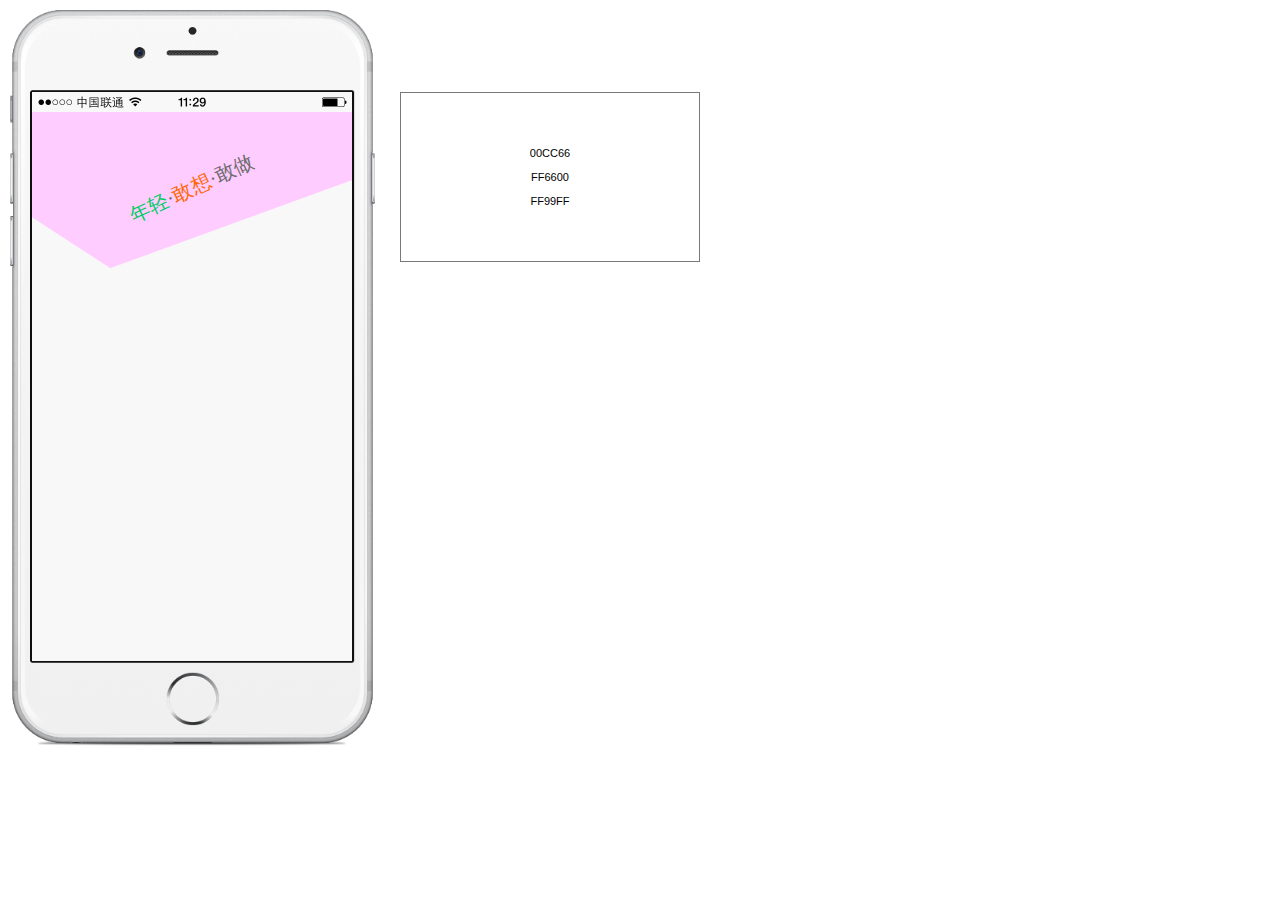
==== index.html @ e888e8f6 "第一次构建" ====
﻿<!DOCTYPE html>
<html>
  <head>
    <title>index</title>
    <meta http-equiv="X-UA-Compatible" content="IE=edge"/>
    <meta http-equiv="content-type" content="text/html; charset=utf-8"/>
    <meta name="apple-mobile-web-app-capable" content="yes"/>
    <link href="resources/css/jquery-ui-themes.css" type="text/css" rel="stylesheet"/>
    <link href="resources/css/axure_rp_page.css" type="text/css" rel="stylesheet"/>
    <link href="data/styles.css" type="text/css" rel="stylesheet"/>
    <link href="files/index/styles.css" type="text/css" rel="stylesheet"/>
    <script src="resources/scripts/jquery-1.7.1.min.js"></script>
    <script src="resources/scripts/jquery-ui-1.8.10.custom.min.js"></script>
    <script src="resources/scripts/axure/axQuery.js"></script>
    <script src="resources/scripts/axure/globals.js"></script>
    <script src="resources/scripts/axutils.js"></script>
    <script src="resources/scripts/axure/annotation.js"></script>
    <script src="resources/scripts/axure/axQuery.std.js"></script>
    <script src="resources/scripts/axure/doc.js"></script>
    <script src="data/document.js"></script>
    <script src="resources/scripts/messagecenter.js"></script>
    <script src="resources/scripts/axure/events.js"></script>
    <script src="resources/scripts/axure/recording.js"></script>
    <script src="resources/scripts/axure/action.js"></script>
    <script src="resources/scripts/axure/expr.js"></script>
    <script src="resources/scripts/axure/geometry.js"></script>
    <script src="resources/scripts/axure/flyout.js"></script>
    <script src="resources/scripts/axure/ie.js"></script>
    <script src="resources/scripts/axure/model.js"></script>
    <script src="resources/scripts/axure/repeater.js"></script>
    <script src="resources/scripts/axure/sto.js"></script>
    <script src="resources/scripts/axure/utils.temp.js"></script>
    <script src="resources/scripts/axure/variables.js"></script>
    <script src="resources/scripts/axure/drag.js"></script>
    <script src="resources/scripts/axure/move.js"></script>
    <script src="resources/scripts/axure/visibility.js"></script>
    <script src="resources/scripts/axure/style.js"></script>
    <script src="resources/scripts/axure/adaptive.js"></script>
    <script src="resources/scripts/axure/tree.js"></script>
    <script src="resources/scripts/axure/init.temp.js"></script>
    <script src="files/index/data.js"></script>
    <script src="resources/scripts/axure/legacy.js"></script>
    <script src="resources/scripts/axure/viewer.js"></script>
    <script src="resources/scripts/axure/math.js"></script>
    <script type="text/javascript">
      $axure.utils.getTransparentGifPath = function() { return 'resources/images/transparent.gif'; };
      $axure.utils.getOtherPath = function() { return 'resources/Other.html'; };
      $axure.utils.getReloadPath = function() { return 'resources/reload.html'; };
    </script>
  </head>
  <body>
    <div id="base" class="">

      <!-- 手机外壳 (组合) -->
      <div id="u0" class="ax_default" data-label="手机外壳" data-width="365" data-height="736">

        <!-- 手机外壳 (图片) -->
        <div id="u1" class="ax_default" data-label="手机外壳">
          <img id="u1_img" class="img " src="images/index/手机外壳_u1.png"/>
          <!-- Unnamed () -->
          <div id="u2" class="text" style="display:none; visibility: hidden">
            <p><span></span></p>
          </div>
        </div>

        <!-- Unnamed (图片) -->
        <div id="u3" class="ax_default _图片">
          <img id="u3_img" class="img " src="images/index/u3.png"/>
          <!-- Unnamed () -->
          <div id="u4" class="text" style="display:none; visibility: hidden">
            <p><span></span></p>
          </div>
        </div>

        <!-- Unnamed (矩形) -->
        <div id="u5" class="ax_default box_1">
          <div id="u5_div" class=""></div>
          <!-- Unnamed () -->
          <div id="u6" class="text" style="display:none; visibility: hidden">
            <p><span></span></p>
          </div>
        </div>
      </div>

      <!-- 顶部 (组合) -->
      <div id="u7" class="ax_default" data-label="顶部" data-width="320" data-height="157">

        <!-- Unnamed (形状) -->
        <div id="u8" class="ax_default box_1">
          <img id="u8_img" class="img " src="images/index/u8.png"/>
          <!-- Unnamed () -->
          <div id="u9" class="text" style="display:none; visibility: hidden">
            <p><span></span></p>
          </div>
        </div>

        <!-- Unnamed (矩形) -->
        <div id="u10" class="ax_default box_1">
          <div id="u10_div" class=""></div>
          <!-- Unnamed () -->
          <div id="u11" class="text">
            <p><span style="color:#00CC66;">年轻</span><span style="color:#6B6B6B;">·</span><span style="color:#FF6600;">敢想</span><span style="color:#6B6B6B;">·敢做</span></p>
          </div>
        </div>
      </div>

      <!-- Unnamed (矩形) -->
      <div id="u12" class="ax_default box_1">
        <div id="u12_div" class=""></div>
        <!-- Unnamed () -->
        <div id="u13" class="text">
          <p><span>00CC66</span></p><p><span><br></span></p><p><span>FF6600</span></p><p><span><br></span></p><p><span>FF99FF</span></p>
        </div>
      </div>
    </div>
  </body>
</html>
---- resources/css/axure_rp_page.css ----
﻿/* so the window resize fires within a frame in IE7 */
html, body {
    height: 100%;
}

a {
    color: inherit;
}

p {
    margin: 0px;
    text-rendering: optimizeLegibility;
    font-feature-settings: "kern" 1;
    -webkit-font-feature-settings: "kern";
    -moz-font-feature-settings: "kern";
    -moz-font-feature-settings: "kern=1";
    font-kerning: normal;
}

iframe {
    background: #FFFFFF;
}

/* to match IE with C, FF */
input {
    padding: 1px 0px 1px 0px;
    box-sizing: border-box;
    -moz-box-sizing: border-box;
}

textarea {
    margin: 0px;
    box-sizing: border-box;
    -moz-box-sizing: border-box;
}

div.intcases {
    font-family: arial; 
    font-size: 12px;
    text-align:left; 
    border:1px solid #AAA; 
    background:#FFF none repeat scroll 0% 0%; 
    z-index:9999; 
    visibility:hidden; 
    position:absolute;
    padding: 0px;
    border-radius: 3px;
    white-space: nowrap;
}

div.intcaselink {
    cursor: pointer;
    padding: 3px 8px 3px 8px;
    margin: 5px;
    background:#EEE none repeat scroll 0% 0%; 
    border:1px solid #AAA;
    border-radius: 3px;
}

div.refpageimage {
    position: absolute;
    left: 0px;
    top: 0px;
    font-size: 0px;
    width: 16px;
    height: 16px;
    cursor: pointer;
    background-image: url(images/newwindow.gif);
    background-repeat: no-repeat;
}

div.annnoteimage {
    position: absolute;
    left: 0px;
    top: 0px;
    font-size: 0px;
    /*width: 16px;
    height: 12px;*/
    cursor: help;
    /*background-image: url(images/note.gif);*/
    /*background-repeat: no-repeat;*/
    width: 13px;
    height: 12px;
    padding-top: 1px;
    text-align: center;
    background-color: #138CDD;
    -moz-box-shadow: 1px 1px 3px #aaa;
    -webkit-box-shadow: 1px 1px 3px #aaa;
    box-shadow: 1px 1px 3px #aaa;
}

div.annnoteline {
    display: inline-block;
    width: 9px;
    height: 1px;
    border-bottom: 1px solid white;
    margin-top: 1px;
}

div.annnotelabel {
    position: absolute;
    left: 0px;
    top: 0px;
    font-family: Helvetica,Arial;
    font-size: 10px;
    /*border: 1px solid rgb(166,221,242);*/
    cursor: help;
    /*background:rgb(0,157,217) none repeat scroll 0% 0%;*/ 
    padding: 1px 3px 1px 3px;
    white-space: nowrap;
    color: white;
    
    background-color: #138CDD;
    -moz-box-shadow: 1px 1px 3px #aaa;
    -webkit-box-shadow: 1px 1px 3px #aaa;
    box-shadow: 1px 1px 3px #aaa;
}

.annotation {
    font-size: 12px;
    padding-left: 2px;
    margin-bottom: 5px;
}

.annotationName {
    /*font-size: 13px;
    font-weight: bold;
    margin-bottom: 3px;
    white-space: nowrap;*/

    font-family: 'Trebuchet MS';
    font-size: 14px;
    font-weight: bold;
    margin-bottom: 5px;
    white-space: nowrap;
}

.annotationValue {
    font-family: Arial, Helvetica, Sans-Serif;
    font-size: 12px;
    color: #4a4a4a;
    line-height: 21px;
    margin-bottom: 20px;
}

.noteLink {
    text-decoration: inherit;
    color: inherit;
}

.noteLink:hover {
    background-color: white;
}

/* this is a fix for the issue where dialogs jump around and takes the text-align from the body */
.dialogFix {
    position:absolute;
    text-align:left;
    border: 1px solid #8f949a;
}


@keyframes pulsate {
  from {
    box-shadow: 0 0 10px #15d6ba;
  }
  to {
    box-shadow: 0 0 20px #15d6ba;
  }
}

@-webkit-keyframes pulsate {
  from {
    -webkit-box-shadow: 0 0 10px #15d6ba;
    box-shadow: 0 0 10px #15d6ba;
  }
  to {
    -webkit-box-shadow: 0 0 20px #15d6ba;
    box-shadow: 0 0 20px #15d6ba;
  }
}
 
@-moz-keyframes pulsate {
  from {
    -moz-box-shadow: 0 0 10px #15d6ba;
    box-shadow: 0 0 10px #15d6ba;
  }
  to {
    -moz-box-shadow: 0 0 20px #15d6ba;
    box-shadow: 0 0 20px #15d6ba;
  }
}

.legacyPulsateBorder {
    /*border: 5px solid #15d6ba;
    margin: -5px;*/
    -moz-box-shadow: 0 0 10px 3px #15d6ba;
    box-shadow: 0 0 10px 3px #15d6ba;
}

.pulsateBorder {
  animation-name: pulsate;
  animation-timing-function: ease-in-out;
  animation-duration: 0.9s;
  animation-iteration-count: infinite;
  animation-direction: alternate;
  
  -webkit-animation-name: pulsate;
  -webkit-animation-timing-function: ease-in-out;
  -webkit-animation-duration: 0.9s;
  -webkit-animation-iteration-count: infinite;
  -webkit-animation-direction: alternate;

  -moz-animation-name: pulsate;
  -moz-animation-timing-function: ease-in-out;
  -moz-animation-duration: 0.9s;
  -moz-animation-iteration-count: infinite;
  -moz-animation-direction: alternate;
}

.ax_default_hidden, .ax_default_unplaced{
    display: none;
    visibility: hidden;
}

.widgetNoteSelected {
    -moz-box-shadow: 0 0 10px 3px #138CDD;
    box-shadow: 0 0 10px 3px #138CDD;
    /*-moz-box-shadow: 0 0 20px #3915d6;
    box-shadow: 0 0 20px #3915d6;*/
    /*border: 3px solid #3915d6;*/
    /*margin: -3px;*/
}


.singleImg {
    display: none;
    visibility: hidden;
}
---- data/styles.css ----
﻿.ax_default {
  font-family:'Arial Normal', 'Arial';
  font-weight:400;
  font-style:normal;
  font-size:13px;
  color:#333333;
  text-align:center;
  line-height:normal;
}
.box_1 {
}
._图片 {
}
._一级标题 {
  font-family:'Arial Normal', 'Arial';
  font-weight:bold;
  font-style:normal;
  font-size:32px;
  text-align:left;
}
._二级标题 {
  font-family:'Arial Normal', 'Arial';
  font-weight:bold;
  font-style:normal;
  font-size:24px;
  text-align:left;
}
._三级标题 {
  font-family:'Arial Normal', 'Arial';
  font-weight:bold;
  font-style:normal;
  font-size:18px;
  text-align:left;
}
._四级标题 {
  font-family:'Arial Normal', 'Arial';
  font-weight:bold;
  font-style:normal;
  font-size:14px;
  text-align:left;
}
._五级标题 {
  font-family:'Arial Normal', 'Arial';
  font-weight:bold;
  font-style:normal;
  text-align:left;
}
._六级标题 {
  font-family:'Arial Normal', 'Arial';
  font-weight:bold;
  font-style:normal;
  font-size:10px;
  text-align:left;
}
.label {
  font-size:14px;
  text-align:left;
}
._文本段落 {
  text-align:left;
}
.line {
}
.table_cell {
}
._连接线 {
}
.table {
  font-size:13px;
  color:#333333;
  text-align:center;
  line-height:normal;
}
._图片1 {
  color:#000000;
}
._图片2 {
  color:#000000;
}
._图片3 {
  color:#000000;
}
---- files/index/styles.css ----
﻿body {
  margin:0px;
  background-image:none;
  position:static;
  left:auto;
  width:700px;
  margin-left:0;
  margin-right:0;
  text-align:left;
}
#base {
  position:absolute;
  z-index:0;
}
#u0 {
  position:absolute;
  left:0px;
  top:0px;
  width:0px;
  height:0px;
}
#u1_img {
  position:absolute;
  left:0px;
  top:0px;
  width:365px;
  height:736px;
}
#u1 {
  position:absolute;
  left:10px;
  top:10px;
  width:365px;
  height:736px;
}
#u2 {
  position:absolute;
  left:2px;
  top:360px;
  width:361px;
  visibility:hidden;
  word-wrap:break-word;
}
#u3_img {
  position:absolute;
  left:0px;
  top:0px;
  width:320px;
  height:20px;
}
#u3 {
  position:absolute;
  left:32px;
  top:92px;
  width:320px;
  height:20px;
}
#u4 {
  position:absolute;
  left:2px;
  top:2px;
  width:316px;
  visibility:hidden;
  word-wrap:break-word;
}
#u5_div {
  position:absolute;
  left:0px;
  top:0px;
  width:320px;
  height:549px;
  background:inherit;
  background-color:rgba(248, 248, 248, 1);
  border:none;
  border-radius:0px;
  -moz-box-shadow:none;
  -webkit-box-shadow:none;
  box-shadow:none;
}
#u5 {
  position:absolute;
  left:32px;
  top:112px;
  width:320px;
  height:549px;
}
#u6 {
  position:absolute;
  left:2px;
  top:266px;
  width:316px;
  visibility:hidden;
  word-wrap:break-word;
}
#u7 {
  position:absolute;
  left:0px;
  top:0px;
  width:0px;
  height:0px;
}
#u8_img {
  position:absolute;
  left:0px;
  top:0px;
  width:320px;
  height:157px;
}
#u8 {
  position:absolute;
  left:32px;
  top:112px;
  width:320px;
  height:157px;
}
#u9 {
  position:absolute;
  left:2px;
  top:70px;
  width:316px;
  visibility:hidden;
  word-wrap:break-word;
}
#u10_div {
  position:absolute;
  left:0px;
  top:0px;
  width:252px;
  height:52px;
  background:inherit;
  background-color:rgba(255, 255, 255, 0);
  border:none;
  border-radius:0px;
  -moz-box-shadow:none;
  -webkit-box-shadow:none;
  box-shadow:none;
  font-family:'方正经黑简体 Regular', '方正经黑简体';
  font-weight:300;
  font-style:normal;
  font-size:20px;
}
#u10 {
  position:absolute;
  left:66px;
  top:163px;
  width:252px;
  height:52px;
  -webkit-transform:rotate(335deg);
  -moz-transform:rotate(335deg);
  -ms-transform:rotate(335deg);
  transform:rotate(335deg);
  font-family:'方正经黑简体 Regular', '方正经黑简体';
  font-weight:300;
  font-style:normal;
  font-size:20px;
}
#u11 {
  position:absolute;
  left:2px;
  top:14px;
  width:248px;
  word-wrap:break-word;
}
#u12_div {
  position:absolute;
  left:0px;
  top:0px;
  width:300px;
  height:170px;
  background:inherit;
  background-color:rgba(255, 255, 255, 1);
  box-sizing:border-box;
  border-width:1px;
  border-style:solid;
  border-color:rgba(121, 121, 121, 1);
  border-radius:0px;
  -moz-box-shadow:none;
  -webkit-box-shadow:none;
  box-shadow:none;
  font-size:11px;
  color:#000000;
}
#u12 {
  position:absolute;
  left:400px;
  top:92px;
  width:300px;
  height:170px;
  font-size:11px;
  color:#000000;
}
#u13 {
  position:absolute;
  left:2px;
  top:50px;
  width:296px;
  word-wrap:break-word;
}
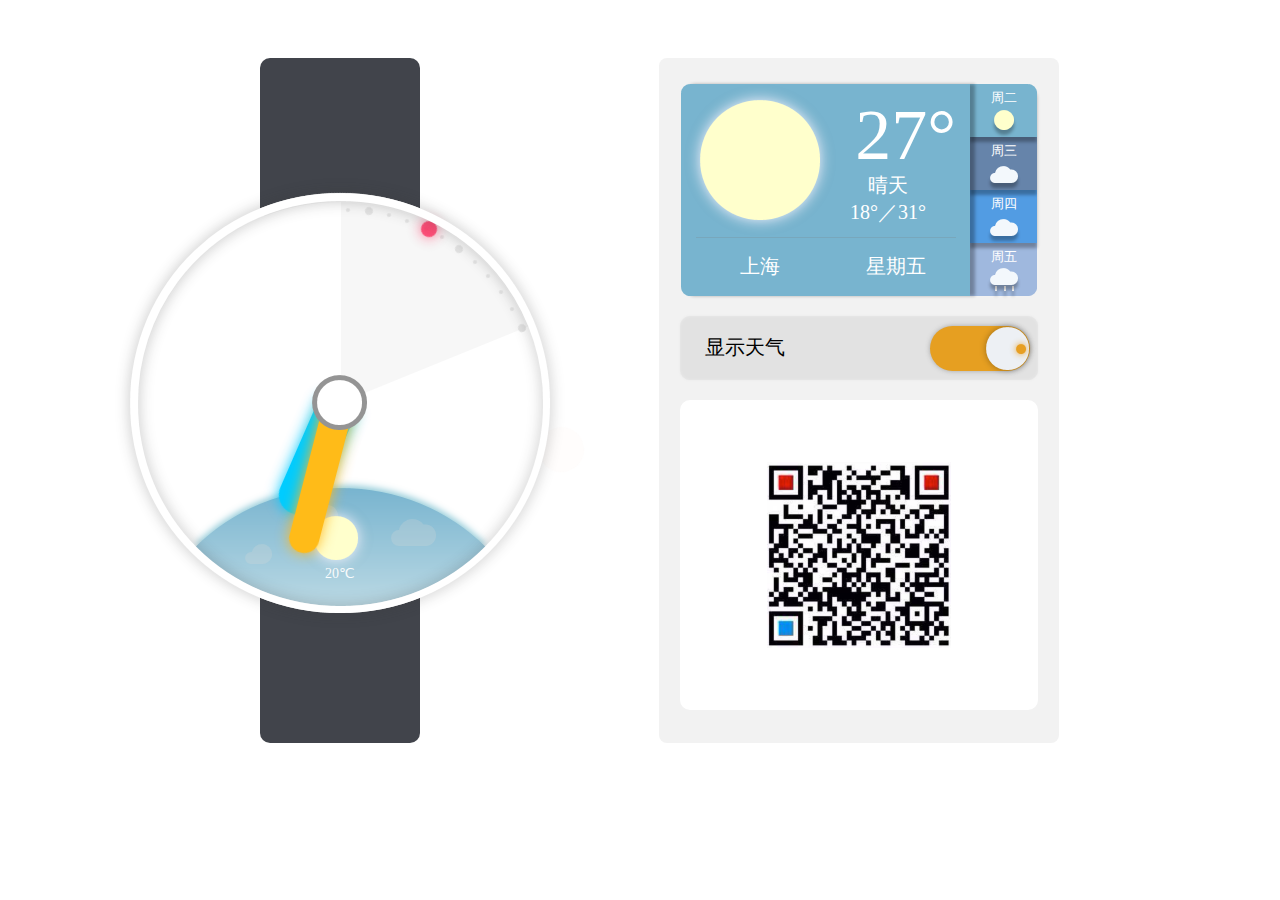
==== commit 15ffd1e1: "修改index路径" ====
--- a/index.html
+++ b/index.html
@@ -51,41 +51,41 @@
   <body>
     <div id="base" class="">
 
-      <!-- 手机外壳 (组合) -->
-      <div id="u0" class="ax_default" data-label="手机外壳" data-width="365" data-height="736">
-
-        <!-- 手机外壳 (图片) -->
-        <div id="u1" class="ax_default" data-label="手机外壳">
-          <img id="u1_img" class="img " src="images/index/手机外壳_u1.png"/>
+      <!-- 表带 (组合) -->
+      <div id="u0" class="ax_default" data-label="表带" data-width="420" data-height="685">
+
+        <!-- Unnamed (矩形) -->
+        <div id="u1" class="ax_default box_1">
+          <div id="u1_div" class=""></div>
           <!-- Unnamed () -->
           <div id="u2" class="text" style="display:none; visibility: hidden">
             <p><span></span></p>
           </div>
         </div>
 
-        <!-- Unnamed (图片) -->
-        <div id="u3" class="ax_default _图片">
+        <!-- Unnamed (椭圆形) -->
+        <div id="u3" class="ax_default box_1">
           <img id="u3_img" class="img " src="images/index/u3.png"/>
           <!-- Unnamed () -->
           <div id="u4" class="text" style="display:none; visibility: hidden">
             <p><span></span></p>
           </div>
         </div>
-
-        <!-- Unnamed (矩形) -->
-        <div id="u5" class="ax_default box_1">
-          <div id="u5_div" class=""></div>
-          <!-- Unnamed () -->
-          <div id="u6" class="text" style="display:none; visibility: hidden">
-            <p><span></span></p>
-          </div>
-        </div>
       </div>
 
-      <!-- 顶部 (组合) -->
-      <div id="u7" class="ax_default" data-label="顶部" data-width="320" data-height="157">
-
-        <!-- Unnamed (形状) -->
+      <!-- 旋转刻度 (组合) -->
+      <div id="u5" class="ax_default" data-label="旋转刻度" data-width="420" data-height="420">
+
+        <!-- Unnamed (椭圆形) -->
+        <div id="u6" class="ax_default box_1">
+          <img id="u6_img" class="img " src="images/index/u6.png"/>
+          <!-- Unnamed () -->
+          <div id="u7" class="text" style="display:none; visibility: hidden">
+            <p><span></span></p>
+          </div>
+        </div>
+
+        <!-- Unnamed (Pie Chart) -->
         <div id="u8" class="ax_default box_1">
           <img id="u8_img" class="img " src="images/index/u8.png"/>
           <!-- Unnamed () -->
@@ -94,22 +94,1359 @@
           </div>
         </div>
 
+        <!-- Unnamed (椭圆形) -->
+        <div id="u10" class="ax_default box_1">
+          <img id="u10_img" class="img " src="images/index/u10.png"/>
+          <!-- Unnamed () -->
+          <div id="u11" class="text" style="display:none; visibility: hidden">
+            <p><span></span></p>
+          </div>
+        </div>
+
+        <!-- Unnamed (椭圆形) -->
+        <div id="u12" class="ax_default box_1">
+          <img id="u12_img" class="img " src="images/index/u10.png"/>
+          <!-- Unnamed () -->
+          <div id="u13" class="text" style="display:none; visibility: hidden">
+            <p><span></span></p>
+          </div>
+        </div>
+
+        <!-- Unnamed (椭圆形) -->
+        <div id="u14" class="ax_default box_1">
+          <img id="u14_img" class="img " src="images/index/u10.png"/>
+          <!-- Unnamed () -->
+          <div id="u15" class="text" style="display:none; visibility: hidden">
+            <p><span></span></p>
+          </div>
+        </div>
+
+        <!-- Unnamed (椭圆形) -->
+        <div id="u16" class="ax_default box_1">
+          <img id="u16_img" class="img " src="images/index/u10.png"/>
+          <!-- Unnamed () -->
+          <div id="u17" class="text" style="display:none; visibility: hidden">
+            <p><span></span></p>
+          </div>
+        </div>
+
+        <!-- Unnamed (椭圆形) -->
+        <div id="u18" class="ax_default box_1">
+          <img id="u18_img" class="img " src="images/index/u18.png"/>
+          <!-- Unnamed () -->
+          <div id="u19" class="text" style="display:none; visibility: hidden">
+            <p><span></span></p>
+          </div>
+        </div>
+
+        <!-- Unnamed (椭圆形) -->
+        <div id="u20" class="ax_default box_1">
+          <img id="u20_img" class="img " src="images/index/u18.png"/>
+          <!-- Unnamed () -->
+          <div id="u21" class="text" style="display:none; visibility: hidden">
+            <p><span></span></p>
+          </div>
+        </div>
+
+        <!-- Unnamed (椭圆形) -->
+        <div id="u22" class="ax_default box_1">
+          <img id="u22_img" class="img " src="images/index/u18.png"/>
+          <!-- Unnamed () -->
+          <div id="u23" class="text" style="display:none; visibility: hidden">
+            <p><span></span></p>
+          </div>
+        </div>
+
+        <!-- Unnamed (椭圆形) -->
+        <div id="u24" class="ax_default box_1">
+          <img id="u24_img" class="img " src="images/index/u18.png"/>
+          <!-- Unnamed () -->
+          <div id="u25" class="text" style="display:none; visibility: hidden">
+            <p><span></span></p>
+          </div>
+        </div>
+
+        <!-- Unnamed (椭圆形) -->
+        <div id="u26" class="ax_default box_1">
+          <img id="u26_img" class="img " src="images/index/u18.png"/>
+          <!-- Unnamed () -->
+          <div id="u27" class="text" style="display:none; visibility: hidden">
+            <p><span></span></p>
+          </div>
+        </div>
+
+        <!-- Unnamed (椭圆形) -->
+        <div id="u28" class="ax_default box_1">
+          <img id="u28_img" class="img " src="images/index/u18.png"/>
+          <!-- Unnamed () -->
+          <div id="u29" class="text" style="display:none; visibility: hidden">
+            <p><span></span></p>
+          </div>
+        </div>
+
+        <!-- Unnamed (椭圆形) -->
+        <div id="u30" class="ax_default box_1">
+          <img id="u30_img" class="img " src="images/index/u18.png"/>
+          <!-- Unnamed () -->
+          <div id="u31" class="text" style="display:none; visibility: hidden">
+            <p><span></span></p>
+          </div>
+        </div>
+
+        <!-- Unnamed (椭圆形) -->
+        <div id="u32" class="ax_default box_1">
+          <img id="u32_img" class="img " src="images/index/u18.png"/>
+          <!-- Unnamed () -->
+          <div id="u33" class="text" style="display:none; visibility: hidden">
+            <p><span></span></p>
+          </div>
+        </div>
+
+        <!-- Unnamed (椭圆形) -->
+        <div id="u34" class="ax_default box_1">
+          <img id="u34_img" class="img " src="images/index/u18.png"/>
+          <!-- Unnamed () -->
+          <div id="u35" class="text" style="display:none; visibility: hidden">
+            <p><span></span></p>
+          </div>
+        </div>
+
+        <!-- Unnamed (椭圆形) -->
+        <div id="u36" class="ax_default box_1">
+          <img id="u36_img" class="img " src="images/index/u18.png"/>
+          <!-- Unnamed () -->
+          <div id="u37" class="text" style="display:none; visibility: hidden">
+            <p><span></span></p>
+          </div>
+        </div>
+
+        <!-- Unnamed (椭圆形) -->
+        <div id="u38" class="ax_default box_1">
+          <img id="u38_img" class="img " src="images/index/u18.png"/>
+          <!-- Unnamed () -->
+          <div id="u39" class="text" style="display:none; visibility: hidden">
+            <p><span></span></p>
+          </div>
+        </div>
+
+        <!-- Unnamed (椭圆形) -->
+        <div id="u40" class="ax_default box_1">
+          <img id="u40_img" class="img " src="images/index/u18.png"/>
+          <!-- Unnamed () -->
+          <div id="u41" class="text" style="display:none; visibility: hidden">
+            <p><span></span></p>
+          </div>
+        </div>
+      </div>
+
+      <!-- Unnamed (形状) -->
+      <div id="u42" class="ax_default box_1">
+        <img id="u42_img" class="img " src="images/index/u42.png"/>
+        <!-- Unnamed () -->
+        <div id="u43" class="text" style="display:none; visibility: hidden">
+          <p><span></span></p>
+        </div>
+      </div>
+
+      <!-- 手机app (组合) -->
+      <div id="u44" class="ax_default" data-label="手机app" data-width="400" data-height="685">
+
         <!-- Unnamed (矩形) -->
-        <div id="u10" class="ax_default box_1">
-          <div id="u10_div" class=""></div>
-          <!-- Unnamed () -->
-          <div id="u11" class="text">
-            <p><span style="color:#00CC66;">年轻</span><span style="color:#6B6B6B;">·</span><span style="color:#FF6600;">敢想</span><span style="color:#6B6B6B;">·敢做</span></p>
+        <div id="u45" class="ax_default box_1">
+          <div id="u45_div" class=""></div>
+          <!-- Unnamed () -->
+          <div id="u46" class="text" style="display:none; visibility: hidden">
+            <p><span></span></p>
+          </div>
+        </div>
+
+        <!-- 周五 (组合) -->
+        <div id="u47" class="ax_default" data-label="周五" data-width="69" data-height="55">
+
+          <!-- 周五 (矩形) -->
+          <div id="u48" class="ax_default box_1" data-label="周五">
+            <img id="u48_img" class="img " src="images/index/周五_u48.png"/>
+            <!-- Unnamed () -->
+            <div id="u49" class="text">
+              <p><span>周五</span></p>
+            </div>
+          </div>
+
+          <!-- Unnamed (垂直线) -->
+          <div id="u50" class="ax_default line">
+            <img id="u50_img" class="img " src="images/index/u50.png"/>
+            <!-- Unnamed () -->
+            <div id="u51" class="text" style="display:none; visibility: hidden">
+              <p><span></span></p>
+            </div>
+          </div>
+
+          <!-- Unnamed (垂直线) -->
+          <div id="u52" class="ax_default line">
+            <img id="u52_img" class="img " src="images/index/u50.png"/>
+            <!-- Unnamed () -->
+            <div id="u53" class="text" style="display:none; visibility: hidden">
+              <p><span></span></p>
+            </div>
+          </div>
+
+          <!-- Unnamed (垂直线) -->
+          <div id="u54" class="ax_default line">
+            <img id="u54_img" class="img " src="images/index/u50.png"/>
+            <!-- Unnamed () -->
+            <div id="u55" class="text" style="display:none; visibility: hidden">
+              <p><span></span></p>
+            </div>
+          </div>
+
+          <!-- 云朵3 (形状) -->
+          <div id="u56" class="ax_default box_1" data-label="云朵3">
+            <img id="u56_img" class="img " src="images/index/云朵3_u56.png"/>
+            <!-- Unnamed () -->
+            <div id="u57" class="text" style="display:none; visibility: hidden">
+              <p><span></span></p>
+            </div>
+          </div>
+        </div>
+
+        <!-- 周四 (组合) -->
+        <div id="u58" class="ax_default" data-label="周四" data-width="69" data-height="55">
+
+          <!-- 周四 (矩形) -->
+          <div id="u59" class="ax_default box_1" data-label="周四">
+            <img id="u59_img" class="img " src="images/index/周四_u59.png"/>
+            <!-- Unnamed () -->
+            <div id="u60" class="text">
+              <p><span>周四</span></p>
+            </div>
+          </div>
+
+          <!-- 云朵3 (形状) -->
+          <div id="u61" class="ax_default box_1" data-label="云朵3">
+            <img id="u61_img" class="img " src="images/index/云朵3_u56.png"/>
+            <!-- Unnamed () -->
+            <div id="u62" class="text" style="display:none; visibility: hidden">
+              <p><span></span></p>
+            </div>
+          </div>
+        </div>
+
+        <!-- 周三 (组合) -->
+        <div id="u63" class="ax_default" data-label="周三" data-width="69" data-height="55">
+
+          <!-- 周三 (矩形) -->
+          <div id="u64" class="ax_default box_1" data-label="周三">
+            <img id="u64_img" class="img " src="images/index/周三_u64.png"/>
+            <!-- Unnamed () -->
+            <div id="u65" class="text">
+              <p><span>周三</span></p>
+            </div>
+          </div>
+
+          <!-- 云朵3 (形状) -->
+          <div id="u66" class="ax_default box_1" data-label="云朵3">
+            <img id="u66_img" class="img " src="images/index/云朵3_u56.png"/>
+            <!-- Unnamed () -->
+            <div id="u67" class="text" style="display:none; visibility: hidden">
+              <p><span></span></p>
+            </div>
+          </div>
+        </div>
+
+        <!-- 周二 (组合) -->
+        <div id="u68" class="ax_default" data-label="周二" data-width="69" data-height="55">
+
+          <!-- Unnamed (矩形) -->
+          <div id="u69" class="ax_default box_1">
+            <img id="u69_img" class="img " src="images/index/u69.png"/>
+            <!-- Unnamed () -->
+            <div id="u70" class="text">
+              <p><span>周二</span></p>
+            </div>
+          </div>
+
+          <!-- 太阳白天 (椭圆形) -->
+          <div id="u71" class="ax_default box_1" data-label="太阳白天">
+            <img id="u71_img" class="img " src="images/index/太阳白天_u71.png"/>
+            <!-- Unnamed () -->
+            <div id="u72" class="text" style="display:none; visibility: hidden">
+              <p><span></span></p>
+            </div>
+          </div>
+        </div>
+
+        <!-- Unnamed (组合) -->
+        <div id="u73" class="ax_default" data-width="291" data-height="214">
+
+          <!-- Unnamed (矩形) -->
+          <div id="u74" class="ax_default box_1">
+            <img id="u74_img" class="img " src="images/index/u74.png"/>
+            <!-- Unnamed () -->
+            <div id="u75" class="text" style="display:none; visibility: hidden">
+              <p><span></span></p>
+            </div>
+          </div>
+
+          <!-- Unnamed (矩形) -->
+          <div id="u76" class="ax_default _一级标题">
+            <div id="u76_div" class=""></div>
+            <!-- Unnamed () -->
+            <div id="u77" class="text">
+              <p><span>27°</span></p>
+            </div>
+          </div>
+
+          <!-- Unnamed (水平线) -->
+          <div id="u78" class="ax_default line">
+            <img id="u78_img" class="img " src="images/index/u78.png"/>
+            <!-- Unnamed () -->
+            <div id="u79" class="text" style="display:none; visibility: hidden">
+              <p><span></span></p>
+            </div>
+          </div>
+
+          <!-- Unnamed (矩形) -->
+          <div id="u80" class="ax_default _一级标题">
+            <div id="u80_div" class=""></div>
+            <!-- Unnamed () -->
+            <div id="u81" class="text">
+              <p><span>晴天</span></p><p><span>18°／31°</span></p>
+            </div>
+          </div>
+
+          <!-- Unnamed (矩形) -->
+          <div id="u82" class="ax_default _一级标题">
+            <div id="u82_div" class=""></div>
+            <!-- Unnamed () -->
+            <div id="u83" class="text">
+              <p><span>上海</span></p>
+            </div>
+          </div>
+
+          <!-- Unnamed (矩形) -->
+          <div id="u84" class="ax_default _一级标题">
+            <div id="u84_div" class=""></div>
+            <!-- Unnamed () -->
+            <div id="u85" class="text" style="display:none; visibility: hidden">
+              <p><span></span></p>
+            </div>
+          </div>
+        </div>
+
+        <!-- 太阳白天 (椭圆形) -->
+        <div id="u86" class="ax_default box_1" data-label="太阳白天">
+          <img id="u86_img" class="img " src="images/index/太阳白天_u86.png"/>
+          <!-- Unnamed () -->
+          <div id="u87" class="text" style="display:none; visibility: hidden">
+            <p><span></span></p>
           </div>
         </div>
       </div>
 
+      <!-- 天气 (动态面板) -->
+      <div id="u88" class="ax_default" data-label="天气">
+        <div id="u88_state0" class="panel_state" data-label="白天多云">
+          <div id="u88_state0_content" class="panel_state_content">
+
+            <!-- 天气白天 (形状) -->
+            <div id="u89" class="ax_default box_1" data-label="天气白天">
+              <img id="u89_img" class="img " src="images/index/天气白天_u89.png"/>
+              <!-- Unnamed () -->
+              <div id="u90" class="text" style="display:none; visibility: hidden">
+                <p><span></span></p>
+              </div>
+            </div>
+
+            <!-- 温度白天 (矩形) -->
+            <div id="u91" class="ax_default label ax_default_hidden" data-label="温度白天" style="display:none; visibility: hidden">
+              <div id="u91_div" class=""></div>
+              <!-- Unnamed () -->
+              <div id="u92" class="text">
+                <p><span>20℃</span></p>
+              </div>
+            </div>
+
+            <!-- 多云白天 (组合) -->
+            <div id="u93" class="ax_default" data-label="多云白天" data-width="191" data-height="59">
+
+              <!-- 云朵白天 (组合) -->
+              <div id="u94" class="ax_default" data-label="云朵白天" data-width="191" data-height="59">
+
+                <!-- 云朵3 (形状) -->
+                <div id="u95" class="ax_default box_1" data-label="云朵3">
+                  <img id="u95_img" class="img " src="images/index/云朵3_u95.png"/>
+                  <!-- Unnamed () -->
+                  <div id="u96" class="text" style="display:none; visibility: hidden">
+                    <p><span></span></p>
+                  </div>
+                </div>
+
+                <!-- 云朵1 (形状) -->
+                <div id="u97" class="ax_default box_1" data-label="云朵1">
+                  <img id="u97_img" class="img " src="images/index/云朵1_u97.png"/>
+                  <!-- Unnamed () -->
+                  <div id="u98" class="text" style="display:none; visibility: hidden">
+                    <p><span></span></p>
+                  </div>
+                </div>
+
+                <!-- 云朵2 (形状) -->
+                <div id="u99" class="ax_default box_1" data-label="云朵2">
+                  <img id="u99_img" class="img " src="images/index/云朵2_u99.png"/>
+                  <!-- Unnamed () -->
+                  <div id="u100" class="text" style="display:none; visibility: hidden">
+                    <p><span></span></p>
+                  </div>
+                </div>
+              </div>
+
+              <!-- 太阳白天 (椭圆形) -->
+              <div id="u101" class="ax_default box_1" data-label="太阳白天">
+                <img id="u101_img" class="img " src="images/index/太阳白天_u101.png"/>
+                <!-- Unnamed () -->
+                <div id="u102" class="text" style="display:none; visibility: hidden">
+                  <p><span></span></p>
+                </div>
+              </div>
+            </div>
+          </div>
+        </div>
+        <div id="u88_state1" class="panel_state" data-label="夜间多云" style="display:none; visibility: hidden;">
+          <div id="u88_state1_content" class="panel_state_content">
+
+            <!-- 天气夜间 (形状) -->
+            <div id="u103" class="ax_default box_1" data-label="天气夜间">
+              <img id="u103_img" class="img " src="images/index/天气夜间_u103.png"/>
+              <!-- Unnamed () -->
+              <div id="u104" class="text" style="display:none; visibility: hidden">
+                <p><span></span></p>
+              </div>
+            </div>
+
+            <!-- 温度夜间 (矩形) -->
+            <div id="u105" class="ax_default label ax_default_hidden" data-label="温度夜间" style="display:none; visibility: hidden">
+              <div id="u105_div" class=""></div>
+              <!-- Unnamed () -->
+              <div id="u106" class="text">
+                <p><span>10℃</span></p>
+              </div>
+            </div>
+
+            <!-- 月亮夜间 (形状) -->
+            <div id="u107" class="ax_default box_1" data-label="月亮夜间">
+              <img id="u107_img" class="img " src="images/index/月亮夜间_u107.png"/>
+              <!-- Unnamed () -->
+              <div id="u108" class="text" style="display:none; visibility: hidden">
+                <p><span></span></p>
+              </div>
+            </div>
+
+            <!-- 云朵夜间 (组合) -->
+            <div id="u109" class="ax_default" data-label="云朵夜间" data-width="48" data-height="29">
+
+              <!-- 夜间云朵 (形状) -->
+              <div id="u110" class="ax_default box_1" data-label="夜间云朵">
+                <img id="u110_img" class="img " src="images/index/夜间云朵_u110.png"/>
+                <!-- Unnamed () -->
+                <div id="u111" class="text" style="display:none; visibility: hidden">
+                  <p><span></span></p>
+                </div>
+              </div>
+            </div>
+
+            <!-- 星星 (组合) -->
+            <div id="u112" class="ax_default" data-label="星星" data-width="202" data-height="67">
+
+              <!-- Unnamed (水平线) -->
+              <div id="u113" class="ax_default line">
+                <img id="u113_img" class="img " src="images/index/u113.png"/>
+                <!-- Unnamed () -->
+                <div id="u114" class="text" style="display:none; visibility: hidden">
+                  <p><span></span></p>
+                </div>
+              </div>
+
+              <!-- Unnamed (水平线) -->
+              <div id="u115" class="ax_default line">
+                <img id="u115_img" class="img " src="images/index/u113.png"/>
+                <!-- Unnamed () -->
+                <div id="u116" class="text" style="display:none; visibility: hidden">
+                  <p><span></span></p>
+                </div>
+              </div>
+
+              <!-- Unnamed (水平线) -->
+              <div id="u117" class="ax_default line">
+                <img id="u117_img" class="img " src="images/index/u113.png"/>
+                <!-- Unnamed () -->
+                <div id="u118" class="text" style="display:none; visibility: hidden">
+                  <p><span></span></p>
+                </div>
+              </div>
+
+              <!-- Unnamed (水平线) -->
+              <div id="u119" class="ax_default line">
+                <img id="u119_img" class="img " src="images/index/u113.png"/>
+                <!-- Unnamed () -->
+                <div id="u120" class="text" style="display:none; visibility: hidden">
+                  <p><span></span></p>
+                </div>
+              </div>
+
+              <!-- Unnamed (水平线) -->
+              <div id="u121" class="ax_default line">
+                <img id="u121_img" class="img " src="images/index/u113.png"/>
+                <!-- Unnamed () -->
+                <div id="u122" class="text" style="display:none; visibility: hidden">
+                  <p><span></span></p>
+                </div>
+              </div>
+
+              <!-- Unnamed (水平线) -->
+              <div id="u123" class="ax_default line">
+                <img id="u123_img" class="img " src="images/index/u113.png"/>
+                <!-- Unnamed () -->
+                <div id="u124" class="text" style="display:none; visibility: hidden">
+                  <p><span></span></p>
+                </div>
+              </div>
+
+              <!-- Unnamed (水平线) -->
+              <div id="u125" class="ax_default line">
+                <img id="u125_img" class="img " src="images/index/u113.png"/>
+                <!-- Unnamed () -->
+                <div id="u126" class="text" style="display:none; visibility: hidden">
+                  <p><span></span></p>
+                </div>
+              </div>
+
+              <!-- Unnamed (水平线) -->
+              <div id="u127" class="ax_default line">
+                <img id="u127_img" class="img " src="images/index/u113.png"/>
+                <!-- Unnamed () -->
+                <div id="u128" class="text" style="display:none; visibility: hidden">
+                  <p><span></span></p>
+                </div>
+              </div>
+            </div>
+          </div>
+        </div>
+      </div>
+
+      <!-- 手表表盘 (动态面板) -->
+      <div id="u129" class="ax_default" data-label="手表表盘">
+        <div id="u129_state0" class="panel_state" data-label="State1">
+          <div id="u129_state0_content" class="panel_state_content">
+
+            <!-- 手表 (组合) -->
+            <div id="u130" class="ax_default" data-label="手表" data-width="420" data-height="420">
+
+              <!-- 刻度 (组合) -->
+              <div id="u131" class="ax_default ax_default_hidden" data-label="刻度" style="display:none; visibility: hidden" data-width="0" data-height="0">
+
+                <!-- Unnamed (椭圆形) -->
+                <div id="u132" class="ax_default box_1">
+                  <img id="u132_img" class="img " src="images/index/u132.png"/>
+                  <!-- Unnamed () -->
+                  <div id="u133" class="text" style="display:none; visibility: hidden">
+                    <p><span></span></p>
+                  </div>
+                </div>
+
+                <!-- Unnamed (椭圆形) -->
+                <div id="u134" class="ax_default box_1">
+                  <img id="u134_img" class="img " src="images/index/u132.png"/>
+                  <!-- Unnamed () -->
+                  <div id="u135" class="text" style="display:none; visibility: hidden">
+                    <p><span></span></p>
+                  </div>
+                </div>
+
+                <!-- Unnamed (椭圆形) -->
+                <div id="u136" class="ax_default box_1">
+                  <img id="u136_img" class="img " src="images/index/u132.png"/>
+                  <!-- Unnamed () -->
+                  <div id="u137" class="text" style="display:none; visibility: hidden">
+                    <p><span></span></p>
+                  </div>
+                </div>
+
+                <!-- Unnamed (椭圆形) -->
+                <div id="u138" class="ax_default box_1">
+                  <img id="u138_img" class="img " src="images/index/u132.png"/>
+                  <!-- Unnamed () -->
+                  <div id="u139" class="text" style="display:none; visibility: hidden">
+                    <p><span></span></p>
+                  </div>
+                </div>
+              </div>
+
+              <!-- 时针 (组合) -->
+              <div id="u140" class="ax_default" data-label="时针" data-width="40" data-height="240">
+
+                <!-- Unnamed (形状) -->
+                <div id="u141" class="ax_default box_1">
+                  <img id="u141_img" class="img " src="images/index/u141.png"/>
+                  <!-- Unnamed () -->
+                  <div id="u142" class="text" style="display:none; visibility: hidden">
+                    <p><span></span></p>
+                  </div>
+                </div>
+
+                <!-- Unnamed (形状) -->
+                <div id="u143" class="ax_default box_1">
+                  <img id="u143_img" class="img " src="images/index/u143.png"/>
+                  <!-- Unnamed () -->
+                  <div id="u144" class="text" style="display:none; visibility: hidden">
+                    <p><span></span></p>
+                  </div>
+                </div>
+              </div>
+
+              <!-- 分针 (组合) -->
+              <div id="u145" class="ax_default" data-label="分针" data-width="30" data-height="309">
+
+                <!-- Unnamed (形状) -->
+                <div id="u146" class="ax_default box_1">
+                  <img id="u146_img" class="img " src="images/index/u146.png"/>
+                  <!-- Unnamed () -->
+                  <div id="u147" class="text" style="display:none; visibility: hidden">
+                    <p><span></span></p>
+                  </div>
+                </div>
+
+                <!-- Unnamed (形状) -->
+                <div id="u148" class="ax_default box_1">
+                  <img id="u148_img" class="img " src="images/index/u148.png"/>
+                  <!-- Unnamed () -->
+                  <div id="u149" class="text" style="display:none; visibility: hidden">
+                    <p><span></span></p>
+                  </div>
+                </div>
+              </div>
+
+              <!-- 秒针 (组合) -->
+              <div id="u150" class="ax_default" data-label="秒针" data-width="16" data-height="406">
+
+                <!-- Unnamed (椭圆形) -->
+                <div id="u151" class="ax_default box_1">
+                  <img id="u151_img" class="img " src="images/index/u151.png"/>
+                  <!-- Unnamed () -->
+                  <div id="u152" class="text" style="display:none; visibility: hidden">
+                    <p><span></span></p>
+                  </div>
+                </div>
+
+                <!-- Unnamed (椭圆形) -->
+                <div id="u153" class="ax_default box_1">
+                  <img id="u153_img" class="img " src="images/index/u153.png"/>
+                  <!-- Unnamed () -->
+                  <div id="u154" class="text" style="display:none; visibility: hidden">
+                    <p><span></span></p>
+                  </div>
+                </div>
+              </div>
+
+              <!-- 中心点 (组合) -->
+              <div id="u155" class="ax_default" data-label="中心点" data-width="55" data-height="55">
+
+                <!-- Unnamed (椭圆形) -->
+                <div id="u156" class="ax_default box_1">
+                  <img id="u156_img" class="img " src="images/index/u156.png"/>
+                  <!-- Unnamed () -->
+                  <div id="u157" class="text" style="display:none; visibility: hidden">
+                    <p><span></span></p>
+                  </div>
+                </div>
+
+                <!-- Unnamed (椭圆形) -->
+                <div id="u158" class="ax_default box_1">
+                  <img id="u158_img" class="img " src="images/index/u158.png"/>
+                  <!-- Unnamed () -->
+                  <div id="u159" class="text" style="display:none; visibility: hidden">
+                    <p><span></span></p>
+                  </div>
+                </div>
+              </div>
+
+              <!-- 表盘 (形状) -->
+              <div id="u160" class="ax_default box_1" data-label="表盘">
+                <img id="u160_img" class="img " src="images/index/表盘_u160.png"/>
+                <!-- Unnamed () -->
+                <div id="u161" class="text" style="display:none; visibility: hidden">
+                  <p><span></span></p>
+                </div>
+              </div>
+            </div>
+
+            <!-- test (矩形) -->
+            <div id="u162" class="ax_default box_1" data-label="test">
+              <img id="u162_img" class="img " src="images/index/test_u162.png"/>
+              <!-- Unnamed () -->
+              <div id="u163" class="text" style="display:none; visibility: hidden">
+                <p><span></span></p>
+              </div>
+            </div>
+          </div>
+        </div>
+      </div>
+
+      <!-- 天气控制 (组合) -->
+      <div id="u164" class="ax_default" data-label="天气控制" data-width="358" data-height="64">
+
+        <!-- Unnamed (矩形) -->
+        <div id="u165" class="ax_default box_1">
+          <img id="u165_img" class="img " src="images/index/u165.png"/>
+          <!-- Unnamed () -->
+          <div id="u166" class="text" style="display:none; visibility: hidden">
+            <p><span></span></p>
+          </div>
+        </div>
+
+        <!-- Unnamed (矩形) -->
+        <div id="u167" class="ax_default _一级标题">
+          <div id="u167_div" class=""></div>
+          <!-- Unnamed () -->
+          <div id="u168" class="text">
+            <p><span>显示天气</span></p>
+          </div>
+        </div>
+
+        <!-- 开关底色 (矩形) -->
+        <div id="u169" class="ax_default box_1 selected" data-label="开关底色">
+          <div id="u169_div" class="selected"></div>
+          <!-- Unnamed () -->
+          <div id="u170" class="text" style="display:none; visibility: hidden">
+            <p><span></span></p>
+          </div>
+        </div>
+
+        <!-- 开关 (组合) -->
+        <div id="u171" class="ax_default" data-label="开关" data-width="45" data-height="45">
+
+          <!-- Unnamed (椭圆形) -->
+          <div id="u172" class="ax_default box_1">
+            <img id="u172_img" class="img " src="images/index/u172.png"/>
+            <!-- Unnamed () -->
+            <div id="u173" class="text" style="display:none; visibility: hidden">
+              <p><span></span></p>
+            </div>
+          </div>
+
+          <!-- 指示 (椭圆形) -->
+          <div id="u174" class="ax_default box_1" data-label="指示">
+            <img id="u174_img" class="img " src="images/index/指示_u174.png"/>
+            <!-- Unnamed () -->
+            <div id="u175" class="text" style="display:none; visibility: hidden">
+              <p><span></span></p>
+            </div>
+          </div>
+        </div>
+      </div>
+
+      <!-- 下拉条 (动态面板) -->
+      <div id="u176" class="ax_default ax_default_hidden" data-label="下拉条" style="display:none; visibility: hidden">
+        <div id="u176_state0" class="panel_state" data-label="状态1">
+          <div id="u176_state0_content" class="panel_state_content">
+
+            <!-- Unnamed (组合) -->
+            <div id="u177" class="ax_default" data-width="81" data-height="340">
+
+              <!-- Unnamed (矩形) -->
+              <div id="u178" class="ax_default box_1">
+                <div id="u178_div" class=""></div>
+                <!-- Unnamed () -->
+                <div id="u179" class="text" style="display:none; visibility: hidden">
+                  <p><span></span></p>
+                </div>
+              </div>
+
+              <!-- Unnamed (水平线) -->
+              <div id="u180" class="ax_default line">
+                <img id="u180_img" class="img " src="images/index/u180.png"/>
+                <!-- Unnamed () -->
+                <div id="u181" class="text" style="display:none; visibility: hidden">
+                  <p><span></span></p>
+                </div>
+              </div>
+
+              <!-- Unnamed (水平线) -->
+              <div id="u182" class="ax_default line">
+                <img id="u182_img" class="img " src="images/index/u180.png"/>
+                <!-- Unnamed () -->
+                <div id="u183" class="text" style="display:none; visibility: hidden">
+                  <p><span></span></p>
+                </div>
+              </div>
+
+              <!-- Unnamed (水平线) -->
+              <div id="u184" class="ax_default line">
+                <img id="u184_img" class="img " src="images/index/u184.png"/>
+                <!-- Unnamed () -->
+                <div id="u185" class="text" style="display:none; visibility: hidden">
+                  <p><span></span></p>
+                </div>
+              </div>
+
+              <!-- Unnamed (水平线) -->
+              <div id="u186" class="ax_default line">
+                <img id="u186_img" class="img " src="images/index/u180.png"/>
+                <!-- Unnamed () -->
+                <div id="u187" class="text" style="display:none; visibility: hidden">
+                  <p><span></span></p>
+                </div>
+              </div>
+
+              <!-- Unnamed (水平线) -->
+              <div id="u188" class="ax_default line">
+                <img id="u188_img" class="img " src="images/index/u180.png"/>
+                <!-- Unnamed () -->
+                <div id="u189" class="text" style="display:none; visibility: hidden">
+                  <p><span></span></p>
+                </div>
+              </div>
+
+              <!-- Unnamed (水平线) -->
+              <div id="u190" class="ax_default line">
+                <img id="u190_img" class="img " src="images/index/u180.png"/>
+                <!-- Unnamed () -->
+                <div id="u191" class="text" style="display:none; visibility: hidden">
+                  <p><span></span></p>
+                </div>
+              </div>
+
+              <!-- Unnamed (水平线) -->
+              <div id="u192" class="ax_default line">
+                <img id="u192_img" class="img " src="images/index/u180.png"/>
+                <!-- Unnamed () -->
+                <div id="u193" class="text" style="display:none; visibility: hidden">
+                  <p><span></span></p>
+                </div>
+              </div>
+
+              <!-- Unnamed (水平线) -->
+              <div id="u194" class="ax_default line">
+                <img id="u194_img" class="img " src="images/index/u194.png"/>
+                <!-- Unnamed () -->
+                <div id="u195" class="text" style="display:none; visibility: hidden">
+                  <p><span></span></p>
+                </div>
+              </div>
+
+              <!-- Unnamed (水平线) -->
+              <div id="u196" class="ax_default line">
+                <img id="u196_img" class="img " src="images/index/u180.png"/>
+                <!-- Unnamed () -->
+                <div id="u197" class="text" style="display:none; visibility: hidden">
+                  <p><span></span></p>
+                </div>
+              </div>
+
+              <!-- Unnamed (水平线) -->
+              <div id="u198" class="ax_default line">
+                <img id="u198_img" class="img " src="images/index/u180.png"/>
+                <!-- Unnamed () -->
+                <div id="u199" class="text" style="display:none; visibility: hidden">
+                  <p><span></span></p>
+                </div>
+              </div>
+
+              <!-- Unnamed (水平线) -->
+              <div id="u200" class="ax_default line">
+                <img id="u200_img" class="img " src="images/index/u180.png"/>
+                <!-- Unnamed () -->
+                <div id="u201" class="text" style="display:none; visibility: hidden">
+                  <p><span></span></p>
+                </div>
+              </div>
+
+              <!-- Unnamed (水平线) -->
+              <div id="u202" class="ax_default line">
+                <img id="u202_img" class="img " src="images/index/u180.png"/>
+                <!-- Unnamed () -->
+                <div id="u203" class="text" style="display:none; visibility: hidden">
+                  <p><span></span></p>
+                </div>
+              </div>
+
+              <!-- Unnamed (水平线) -->
+              <div id="u204" class="ax_default line">
+                <img id="u204_img" class="img " src="images/index/u184.png"/>
+                <!-- Unnamed () -->
+                <div id="u205" class="text" style="display:none; visibility: hidden">
+                  <p><span></span></p>
+                </div>
+              </div>
+
+              <!-- Unnamed (水平线) -->
+              <div id="u206" class="ax_default line">
+                <img id="u206_img" class="img " src="images/index/u180.png"/>
+                <!-- Unnamed () -->
+                <div id="u207" class="text" style="display:none; visibility: hidden">
+                  <p><span></span></p>
+                </div>
+              </div>
+
+              <!-- Unnamed (水平线) -->
+              <div id="u208" class="ax_default line">
+                <img id="u208_img" class="img " src="images/index/u180.png"/>
+                <!-- Unnamed () -->
+                <div id="u209" class="text" style="display:none; visibility: hidden">
+                  <p><span></span></p>
+                </div>
+              </div>
+
+              <!-- Unnamed (水平线) -->
+              <div id="u210" class="ax_default line">
+                <img id="u210_img" class="img " src="images/index/u180.png"/>
+                <!-- Unnamed () -->
+                <div id="u211" class="text" style="display:none; visibility: hidden">
+                  <p><span></span></p>
+                </div>
+              </div>
+
+              <!-- Unnamed (水平线) -->
+              <div id="u212" class="ax_default line">
+                <img id="u212_img" class="img " src="images/index/u180.png"/>
+                <!-- Unnamed () -->
+                <div id="u213" class="text" style="display:none; visibility: hidden">
+                  <p><span></span></p>
+                </div>
+              </div>
+
+              <!-- Unnamed (水平线) -->
+              <div id="u214" class="ax_default line">
+                <img id="u214_img" class="img " src="images/index/u194.png"/>
+                <!-- Unnamed () -->
+                <div id="u215" class="text" style="display:none; visibility: hidden">
+                  <p><span></span></p>
+                </div>
+              </div>
+
+              <!-- Unnamed (水平线) -->
+              <div id="u216" class="ax_default line">
+                <img id="u216_img" class="img " src="images/index/u180.png"/>
+                <!-- Unnamed () -->
+                <div id="u217" class="text" style="display:none; visibility: hidden">
+                  <p><span></span></p>
+                </div>
+              </div>
+
+              <!-- Unnamed (水平线) -->
+              <div id="u218" class="ax_default line">
+                <img id="u218_img" class="img " src="images/index/u180.png"/>
+                <!-- Unnamed () -->
+                <div id="u219" class="text" style="display:none; visibility: hidden">
+                  <p><span></span></p>
+                </div>
+              </div>
+
+              <!-- Unnamed (水平线) -->
+              <div id="u220" class="ax_default line">
+                <img id="u220_img" class="img " src="images/index/u180.png"/>
+                <!-- Unnamed () -->
+                <div id="u221" class="text" style="display:none; visibility: hidden">
+                  <p><span></span></p>
+                </div>
+              </div>
+
+              <!-- Unnamed (水平线) -->
+              <div id="u222" class="ax_default line">
+                <img id="u222_img" class="img " src="images/index/u184.png"/>
+                <!-- Unnamed () -->
+                <div id="u223" class="text" style="display:none; visibility: hidden">
+                  <p><span></span></p>
+                </div>
+              </div>
+
+              <!-- Unnamed (水平线) -->
+              <div id="u224" class="ax_default line">
+                <img id="u224_img" class="img " src="images/index/u184.png"/>
+                <!-- Unnamed () -->
+                <div id="u225" class="text" style="display:none; visibility: hidden">
+                  <p><span></span></p>
+                </div>
+              </div>
+
+              <!-- Unnamed (水平线) -->
+              <div id="u226" class="ax_default line">
+                <img id="u226_img" class="img " src="images/index/u180.png"/>
+                <!-- Unnamed () -->
+                <div id="u227" class="text" style="display:none; visibility: hidden">
+                  <p><span></span></p>
+                </div>
+              </div>
+
+              <!-- Unnamed (水平线) -->
+              <div id="u228" class="ax_default line">
+                <img id="u228_img" class="img " src="images/index/u180.png"/>
+                <!-- Unnamed () -->
+                <div id="u229" class="text" style="display:none; visibility: hidden">
+                  <p><span></span></p>
+                </div>
+              </div>
+
+              <!-- Unnamed (水平线) -->
+              <div id="u230" class="ax_default line">
+                <img id="u230_img" class="img " src="images/index/u180.png"/>
+                <!-- Unnamed () -->
+                <div id="u231" class="text" style="display:none; visibility: hidden">
+                  <p><span></span></p>
+                </div>
+              </div>
+
+              <!-- Unnamed (水平线) -->
+              <div id="u232" class="ax_default line">
+                <img id="u232_img" class="img " src="images/index/u180.png"/>
+                <!-- Unnamed () -->
+                <div id="u233" class="text" style="display:none; visibility: hidden">
+                  <p><span></span></p>
+                </div>
+              </div>
+
+              <!-- Unnamed (水平线) -->
+              <div id="u234" class="ax_default line">
+                <img id="u234_img" class="img " src="images/index/u194.png"/>
+                <!-- Unnamed () -->
+                <div id="u235" class="text" style="display:none; visibility: hidden">
+                  <p><span></span></p>
+                </div>
+              </div>
+
+              <!-- Unnamed (水平线) -->
+              <div id="u236" class="ax_default line">
+                <img id="u236_img" class="img " src="images/index/u180.png"/>
+                <!-- Unnamed () -->
+                <div id="u237" class="text" style="display:none; visibility: hidden">
+                  <p><span></span></p>
+                </div>
+              </div>
+
+              <!-- Unnamed (水平线) -->
+              <div id="u238" class="ax_default line">
+                <img id="u238_img" class="img " src="images/index/u180.png"/>
+                <!-- Unnamed () -->
+                <div id="u239" class="text" style="display:none; visibility: hidden">
+                  <p><span></span></p>
+                </div>
+              </div>
+
+              <!-- Unnamed (水平线) -->
+              <div id="u240" class="ax_default line">
+                <img id="u240_img" class="img " src="images/index/u180.png"/>
+                <!-- Unnamed () -->
+                <div id="u241" class="text" style="display:none; visibility: hidden">
+                  <p><span></span></p>
+                </div>
+              </div>
+
+              <!-- Unnamed (水平线) -->
+              <div id="u242" class="ax_default line">
+                <img id="u242_img" class="img " src="images/index/u180.png"/>
+                <!-- Unnamed () -->
+                <div id="u243" class="text" style="display:none; visibility: hidden">
+                  <p><span></span></p>
+                </div>
+              </div>
+
+              <!-- Unnamed (水平线) -->
+              <div id="u244" class="ax_default line">
+                <img id="u244_img" class="img " src="images/index/u184.png"/>
+                <!-- Unnamed () -->
+                <div id="u245" class="text" style="display:none; visibility: hidden">
+                  <p><span></span></p>
+                </div>
+              </div>
+
+              <!-- Unnamed (水平线) -->
+              <div id="u246" class="ax_default line">
+                <img id="u246_img" class="img " src="images/index/u180.png"/>
+                <!-- Unnamed () -->
+                <div id="u247" class="text" style="display:none; visibility: hidden">
+                  <p><span></span></p>
+                </div>
+              </div>
+
+              <!-- Unnamed (水平线) -->
+              <div id="u248" class="ax_default line">
+                <img id="u248_img" class="img " src="images/index/u180.png"/>
+                <!-- Unnamed () -->
+                <div id="u249" class="text" style="display:none; visibility: hidden">
+                  <p><span></span></p>
+                </div>
+              </div>
+
+              <!-- Unnamed (水平线) -->
+              <div id="u250" class="ax_default line">
+                <img id="u250_img" class="img " src="images/index/u180.png"/>
+                <!-- Unnamed () -->
+                <div id="u251" class="text" style="display:none; visibility: hidden">
+                  <p><span></span></p>
+                </div>
+              </div>
+
+              <!-- Unnamed (水平线) -->
+              <div id="u252" class="ax_default line">
+                <img id="u252_img" class="img " src="images/index/u180.png"/>
+                <!-- Unnamed () -->
+                <div id="u253" class="text" style="display:none; visibility: hidden">
+                  <p><span></span></p>
+                </div>
+              </div>
+
+              <!-- Unnamed (水平线) -->
+              <div id="u254" class="ax_default line">
+                <img id="u254_img" class="img " src="images/index/u194.png"/>
+                <!-- Unnamed () -->
+                <div id="u255" class="text" style="display:none; visibility: hidden">
+                  <p><span></span></p>
+                </div>
+              </div>
+
+              <!-- Unnamed (水平线) -->
+              <div id="u256" class="ax_default line">
+                <img id="u256_img" class="img " src="images/index/u180.png"/>
+                <!-- Unnamed () -->
+                <div id="u257" class="text" style="display:none; visibility: hidden">
+                  <p><span></span></p>
+                </div>
+              </div>
+
+              <!-- Unnamed (水平线) -->
+              <div id="u258" class="ax_default line">
+                <img id="u258_img" class="img " src="images/index/u180.png"/>
+                <!-- Unnamed () -->
+                <div id="u259" class="text" style="display:none; visibility: hidden">
+                  <p><span></span></p>
+                </div>
+              </div>
+
+              <!-- Unnamed (水平线) -->
+              <div id="u260" class="ax_default line">
+                <img id="u260_img" class="img " src="images/index/u180.png"/>
+                <!-- Unnamed () -->
+                <div id="u261" class="text" style="display:none; visibility: hidden">
+                  <p><span></span></p>
+                </div>
+              </div>
+
+              <!-- Unnamed (水平线) -->
+              <div id="u262" class="ax_default line">
+                <img id="u262_img" class="img " src="images/index/u180.png"/>
+                <!-- Unnamed () -->
+                <div id="u263" class="text" style="display:none; visibility: hidden">
+                  <p><span></span></p>
+                </div>
+              </div>
+
+              <!-- Unnamed (水平线) -->
+              <div id="u264" class="ax_default line">
+                <img id="u264_img" class="img " src="images/index/u180.png"/>
+                <!-- Unnamed () -->
+                <div id="u265" class="text" style="display:none; visibility: hidden">
+                  <p><span></span></p>
+                </div>
+              </div>
+
+              <!-- Unnamed (水平线) -->
+              <div id="u266" class="ax_default line">
+                <img id="u266_img" class="img " src="images/index/u184.png"/>
+                <!-- Unnamed () -->
+                <div id="u267" class="text" style="display:none; visibility: hidden">
+                  <p><span></span></p>
+                </div>
+              </div>
+
+              <!-- Unnamed (水平线) -->
+              <div id="u268" class="ax_default line">
+                <img id="u268_img" class="img " src="images/index/u180.png"/>
+                <!-- Unnamed () -->
+                <div id="u269" class="text" style="display:none; visibility: hidden">
+                  <p><span></span></p>
+                </div>
+              </div>
+
+              <!-- Unnamed (水平线) -->
+              <div id="u270" class="ax_default line">
+                <img id="u270_img" class="img " src="images/index/u180.png"/>
+                <!-- Unnamed () -->
+                <div id="u271" class="text" style="display:none; visibility: hidden">
+                  <p><span></span></p>
+                </div>
+              </div>
+
+              <!-- Unnamed (水平线) -->
+              <div id="u272" class="ax_default line">
+                <img id="u272_img" class="img " src="images/index/u194.png"/>
+                <!-- Unnamed () -->
+                <div id="u273" class="text" style="display:none; visibility: hidden">
+                  <p><span></span></p>
+                </div>
+              </div>
+
+              <!-- Unnamed (水平线) -->
+              <div id="u274" class="ax_default line">
+                <img id="u274_img" class="img " src="images/index/u180.png"/>
+                <!-- Unnamed () -->
+                <div id="u275" class="text" style="display:none; visibility: hidden">
+                  <p><span></span></p>
+                </div>
+              </div>
+
+              <!-- Unnamed (水平线) -->
+              <div id="u276" class="ax_default line">
+                <img id="u276_img" class="img " src="images/index/u180.png"/>
+                <!-- Unnamed () -->
+                <div id="u277" class="text" style="display:none; visibility: hidden">
+                  <p><span></span></p>
+                </div>
+              </div>
+
+              <!-- Unnamed (水平线) -->
+              <div id="u278" class="ax_default line">
+                <img id="u278_img" class="img " src="images/index/u180.png"/>
+                <!-- Unnamed () -->
+                <div id="u279" class="text" style="display:none; visibility: hidden">
+                  <p><span></span></p>
+                </div>
+              </div>
+
+              <!-- Unnamed (水平线) -->
+              <div id="u280" class="ax_default line">
+                <img id="u280_img" class="img " src="images/index/u180.png"/>
+                <!-- Unnamed () -->
+                <div id="u281" class="text" style="display:none; visibility: hidden">
+                  <p><span></span></p>
+                </div>
+              </div>
+
+              <!-- Unnamed (水平线) -->
+              <div id="u282" class="ax_default line">
+                <img id="u282_img" class="img " src="images/index/u184.png"/>
+                <!-- Unnamed () -->
+                <div id="u283" class="text" style="display:none; visibility: hidden">
+                  <p><span></span></p>
+                </div>
+              </div>
+
+              <!-- Unnamed (水平线) -->
+              <div id="u284" class="ax_default line">
+                <img id="u284_img" class="img " src="images/index/u180.png"/>
+                <!-- Unnamed () -->
+                <div id="u285" class="text" style="display:none; visibility: hidden">
+                  <p><span></span></p>
+                </div>
+              </div>
+
+              <!-- Unnamed (水平线) -->
+              <div id="u286" class="ax_default line">
+                <img id="u286_img" class="img " src="images/index/u180.png"/>
+                <!-- Unnamed () -->
+                <div id="u287" class="text" style="display:none; visibility: hidden">
+                  <p><span></span></p>
+                </div>
+              </div>
+
+              <!-- Unnamed (水平线) -->
+              <div id="u288" class="ax_default line">
+                <img id="u288_img" class="img " src="images/index/u180.png"/>
+                <!-- Unnamed () -->
+                <div id="u289" class="text" style="display:none; visibility: hidden">
+                  <p><span></span></p>
+                </div>
+              </div>
+
+              <!-- Unnamed (水平线) -->
+              <div id="u290" class="ax_default line">
+                <img id="u290_img" class="img " src="images/index/u180.png"/>
+                <!-- Unnamed () -->
+                <div id="u291" class="text" style="display:none; visibility: hidden">
+                  <p><span></span></p>
+                </div>
+              </div>
+
+              <!-- Unnamed (水平线) -->
+              <div id="u292" class="ax_default line">
+                <img id="u292_img" class="img " src="images/index/u194.png"/>
+                <!-- Unnamed () -->
+                <div id="u293" class="text" style="display:none; visibility: hidden">
+                  <p><span></span></p>
+                </div>
+              </div>
+
+              <!-- Unnamed (水平线) -->
+              <div id="u294" class="ax_default line">
+                <img id="u294_img" class="img " src="images/index/u180.png"/>
+                <!-- Unnamed () -->
+                <div id="u295" class="text" style="display:none; visibility: hidden">
+                  <p><span></span></p>
+                </div>
+              </div>
+
+              <!-- Unnamed (水平线) -->
+              <div id="u296" class="ax_default line">
+                <img id="u296_img" class="img " src="images/index/u180.png"/>
+                <!-- Unnamed () -->
+                <div id="u297" class="text" style="display:none; visibility: hidden">
+                  <p><span></span></p>
+                </div>
+              </div>
+
+              <!-- Unnamed (水平线) -->
+              <div id="u298" class="ax_default line">
+                <img id="u298_img" class="img " src="images/index/u180.png"/>
+                <!-- Unnamed () -->
+                <div id="u299" class="text" style="display:none; visibility: hidden">
+                  <p><span></span></p>
+                </div>
+              </div>
+
+              <!-- Unnamed (水平线) -->
+              <div id="u300" class="ax_default line">
+                <img id="u300_img" class="img " src="images/index/u180.png"/>
+                <!-- Unnamed () -->
+                <div id="u301" class="text" style="display:none; visibility: hidden">
+                  <p><span></span></p>
+                </div>
+              </div>
+
+              <!-- Unnamed (形状) -->
+              <div id="u302" class="ax_default box_1">
+                <img id="u302_img" class="img " src="images/index/u302.png"/>
+                <!-- Unnamed () -->
+                <div id="u303" class="text" style="display:none; visibility: hidden">
+                  <p><span></span></p>
+                </div>
+              </div>
+
+              <!-- Unnamed (三角形) -->
+              <div id="u304" class="ax_default box_1">
+                <img id="u304_img" class="img " src="images/index/u304.png"/>
+                <!-- Unnamed () -->
+                <div id="u305" class="text" style="display:none; visibility: hidden">
+                  <p><span></span></p>
+                </div>
+              </div>
+            </div>
+          </div>
+        </div>
+      </div>
+
       <!-- Unnamed (矩形) -->
-      <div id="u12" class="ax_default box_1">
-        <div id="u12_div" class=""></div>
+      <div id="u306" class="ax_default box_1">
+        <div id="u306_div" class=""></div>
         <!-- Unnamed () -->
-        <div id="u13" class="text">
-          <p><span>00CC66</span></p><p><span><br></span></p><p><span>FF6600</span></p><p><span><br></span></p><p><span>FF99FF</span></p>
+        <div id="u307" class="text" style="display:none; visibility: hidden">
+          <p><span></span></p>
+        </div>
+      </div>
+
+      <!-- Unnamed (图片) -->
+      <div id="u308" class="ax_default _图片">
+        <img id="u308_img" class="img " src="images/index/u308.png"/>
+        <!-- Unnamed () -->
+        <div id="u309" class="text" style="display:none; visibility: hidden">
+          <p><span></span></p>
         </div>
       </div>
     </div>
--- a/data/styles.css
+++ b/data/styles.css
@@ -59,6 +59,8 @@
 ._文本段落 {
   text-align:left;
 }
+._流程形状 {
+}
 .line {
 }
 .table_cell {
--- a/files/index/styles.css
+++ b/files/index/styles.css
@@ -3,7 +3,7 @@
   background-image:none;
   position:static;
   left:auto;
-  width:700px;
+  width:1059px;
   margin-left:0;
   margin-right:0;
   text-align:left;
@@ -19,114 +19,924 @@
   width:0px;
   height:0px;
 }
-#u1_img {
-  position:absolute;
-  left:0px;
-  top:0px;
-  width:365px;
-  height:736px;
-}
-#u1 {
-  position:absolute;
-  left:10px;
-  top:10px;
-  width:365px;
-  height:736px;
-}
-#u2 {
-  position:absolute;
-  left:2px;
-  top:360px;
-  width:361px;
-  visibility:hidden;
-  word-wrap:break-word;
-}
-#u3_img {
-  position:absolute;
-  left:0px;
-  top:0px;
-  width:320px;
-  height:20px;
-}
-#u3 {
-  position:absolute;
-  left:32px;
-  top:92px;
-  width:320px;
-  height:20px;
-}
-#u4 {
-  position:absolute;
-  left:2px;
-  top:2px;
-  width:316px;
-  visibility:hidden;
-  word-wrap:break-word;
-}
-#u5_div {
-  position:absolute;
-  left:0px;
-  top:0px;
-  width:320px;
-  height:549px;
+#u1_div {
+  position:absolute;
+  left:0px;
+  top:0px;
+  width:160px;
+  height:685px;
   background:inherit;
-  background-color:rgba(248, 248, 248, 1);
+  background-color:rgba(65, 68, 75, 1);
   border:none;
-  border-radius:0px;
+  border-radius:10px;
   -moz-box-shadow:none;
   -webkit-box-shadow:none;
   box-shadow:none;
+  font-family:'Zapfino', 'Zapfino';
+  font-weight:400;
+  font-style:italic;
+}
+#u1 {
+  position:absolute;
+  left:260px;
+  top:58px;
+  width:160px;
+  height:685px;
+  font-family:'Zapfino', 'Zapfino';
+  font-weight:400;
+  font-style:italic;
+}
+#u2 {
+  position:absolute;
+  left:2px;
+  top:334px;
+  width:156px;
+  visibility:hidden;
+  word-wrap:break-word;
+}
+#u3_img {
+  position:absolute;
+  left:0px;
+  top:0px;
+  width:420px;
+  height:420px;
+}
+#u3 {
+  position:absolute;
+  left:130px;
+  top:193px;
+  width:420px;
+  height:420px;
+  font-family:'Zapfino', 'Zapfino';
+  font-weight:400;
+  font-style:italic;
+}
+#u4 {
+  position:absolute;
+  left:2px;
+  top:202px;
+  width:416px;
+  visibility:hidden;
+  word-wrap:break-word;
 }
 #u5 {
-  position:absolute;
-  left:32px;
-  top:112px;
-  width:320px;
-  height:549px;
-}
-#u6 {
-  position:absolute;
-  left:2px;
-  top:266px;
-  width:316px;
-  visibility:hidden;
-  word-wrap:break-word;
-}
-#u7 {
   position:absolute;
   left:0px;
   top:0px;
   width:0px;
   height:0px;
 }
+#u6_img {
+  position:absolute;
+  left:0px;
+  top:0px;
+  width:45px;
+  height:45px;
+}
+#u6 {
+  position:absolute;
+  left:444px;
+  top:193px;
+  width:45px;
+  height:45px;
+  font-family:'Zapfino', 'Zapfino';
+  font-weight:400;
+  font-style:italic;
+}
+#u7 {
+  position:absolute;
+  left:2px;
+  top:14px;
+  width:41px;
+  visibility:hidden;
+  word-wrap:break-word;
+}
 #u8_img {
   position:absolute;
   left:0px;
   top:0px;
-  width:320px;
-  height:157px;
+  width:420px;
+  height:420px;
 }
 #u8 {
   position:absolute;
-  left:32px;
-  top:112px;
-  width:320px;
-  height:157px;
+  left:130px;
+  top:193px;
+  width:420px;
+  height:420px;
+  font-family:'Zapfino', 'Zapfino';
+  font-weight:400;
+  font-style:italic;
 }
 #u9 {
   position:absolute;
   left:2px;
-  top:70px;
-  width:316px;
-  visibility:hidden;
-  word-wrap:break-word;
-}
-#u10_div {
-  position:absolute;
-  left:0px;
-  top:0px;
-  width:252px;
-  height:52px;
+  top:97px;
+  width:206px;
+  visibility:hidden;
+  word-wrap:break-word;
+}
+#u10_img {
+  position:absolute;
+  left:0px;
+  top:0px;
+  width:8px;
+  height:8px;
+}
+#u10 {
+  position:absolute;
+  left:335px;
+  top:202px;
+  width:8px;
+  height:8px;
+  font-family:'Zapfino', 'Zapfino';
+  font-weight:400;
+  font-style:italic;
+}
+#u11 {
+  position:absolute;
+  left:2px;
+  top:-4px;
+  width:4px;
+  visibility:hidden;
+  word-wrap:break-word;
+}
+#u12_img {
+  position:absolute;
+  left:0px;
+  top:0px;
+  width:8px;
+  height:8px;
+}
+#u12 {
+  position:absolute;
+  left:142px;
+  top:398px;
+  width:8px;
+  height:8px;
+  font-family:'Zapfino', 'Zapfino';
+  font-weight:400;
+  font-style:italic;
+}
+#u13 {
+  position:absolute;
+  left:2px;
+  top:-4px;
+  width:4px;
+  visibility:hidden;
+  word-wrap:break-word;
+}
+#u14_img {
+  position:absolute;
+  left:0px;
+  top:0px;
+  width:8px;
+  height:8px;
+}
+#u14 {
+  position:absolute;
+  left:238px;
+  top:231px;
+  width:8px;
+  height:8px;
+  font-family:'Zapfino', 'Zapfino';
+  font-weight:400;
+  font-style:italic;
+}
+#u15 {
+  position:absolute;
+  left:2px;
+  top:-4px;
+  width:4px;
+  visibility:hidden;
+  word-wrap:break-word;
+}
+#u16_img {
+  position:absolute;
+  left:0px;
+  top:0px;
+  width:8px;
+  height:8px;
+}
+#u16 {
+  position:absolute;
+  left:169px;
+  top:300px;
+  width:8px;
+  height:8px;
+  font-family:'Zapfino', 'Zapfino';
+  font-weight:400;
+  font-style:italic;
+}
+#u17 {
+  position:absolute;
+  left:2px;
+  top:-4px;
+  width:4px;
+  visibility:hidden;
+  word-wrap:break-word;
+}
+#u18_img {
+  position:absolute;
+  left:0px;
+  top:0px;
+  width:4px;
+  height:4px;
+}
+#u18 {
+  position:absolute;
+  left:316px;
+  top:206px;
+  width:4px;
+  height:4px;
+  font-family:'Zapfino', 'Zapfino';
+  font-weight:400;
+  font-style:italic;
+}
+#u19 {
+  position:absolute;
+  left:2px;
+  top:-6px;
+  width:1px;
+  visibility:hidden;
+  word-wrap:break-word;
+}
+#u20_img {
+  position:absolute;
+  left:0px;
+  top:0px;
+  width:4px;
+  height:4px;
+}
+#u20 {
+  position:absolute;
+  left:296px;
+  top:210px;
+  width:4px;
+  height:4px;
+  font-family:'Zapfino', 'Zapfino';
+  font-weight:400;
+  font-style:italic;
+}
+#u21 {
+  position:absolute;
+  left:2px;
+  top:-6px;
+  width:1px;
+  visibility:hidden;
+  word-wrap:break-word;
+}
+#u22_img {
+  position:absolute;
+  left:0px;
+  top:0px;
+  width:4px;
+  height:4px;
+}
+#u22 {
+  position:absolute;
+  left:276px;
+  top:216px;
+  width:4px;
+  height:4px;
+  font-family:'Zapfino', 'Zapfino';
+  font-weight:400;
+  font-style:italic;
+}
+#u23 {
+  position:absolute;
+  left:2px;
+  top:-6px;
+  width:1px;
+  visibility:hidden;
+  word-wrap:break-word;
+}
+#u24_img {
+  position:absolute;
+  left:0px;
+  top:0px;
+  width:4px;
+  height:4px;
+}
+#u24 {
+  position:absolute;
+  left:258px;
+  top:223px;
+  width:4px;
+  height:4px;
+  font-family:'Zapfino', 'Zapfino';
+  font-weight:400;
+  font-style:italic;
+}
+#u25 {
+  position:absolute;
+  left:2px;
+  top:-6px;
+  width:1px;
+  visibility:hidden;
+  word-wrap:break-word;
+}
+#u26_img {
+  position:absolute;
+  left:0px;
+  top:0px;
+  width:4px;
+  height:4px;
+}
+#u26 {
+  position:absolute;
+  left:223px;
+  top:244px;
+  width:4px;
+  height:4px;
+  font-family:'Zapfino', 'Zapfino';
+  font-weight:400;
+  font-style:italic;
+}
+#u27 {
+  position:absolute;
+  left:2px;
+  top:-6px;
+  width:1px;
+  visibility:hidden;
+  word-wrap:break-word;
+}
+#u28_img {
+  position:absolute;
+  left:0px;
+  top:0px;
+  width:4px;
+  height:4px;
+}
+#u28 {
+  position:absolute;
+  left:209px;
+  top:256px;
+  width:4px;
+  height:4px;
+  font-family:'Zapfino', 'Zapfino';
+  font-weight:400;
+  font-style:italic;
+}
+#u29 {
+  position:absolute;
+  left:2px;
+  top:-6px;
+  width:1px;
+  visibility:hidden;
+  word-wrap:break-word;
+}
+#u30_img {
+  position:absolute;
+  left:0px;
+  top:0px;
+  width:4px;
+  height:4px;
+}
+#u30 {
+  position:absolute;
+  left:195px;
+  top:270px;
+  width:4px;
+  height:4px;
+  font-family:'Zapfino', 'Zapfino';
+  font-weight:400;
+  font-style:italic;
+}
+#u31 {
+  position:absolute;
+  left:2px;
+  top:-6px;
+  width:1px;
+  visibility:hidden;
+  word-wrap:break-word;
+}
+#u32_img {
+  position:absolute;
+  left:0px;
+  top:0px;
+  width:4px;
+  height:4px;
+}
+#u32 {
+  position:absolute;
+  left:182px;
+  top:285px;
+  width:4px;
+  height:4px;
+  font-family:'Zapfino', 'Zapfino';
+  font-weight:400;
+  font-style:italic;
+}
+#u33 {
+  position:absolute;
+  left:2px;
+  top:-6px;
+  width:1px;
+  visibility:hidden;
+  word-wrap:break-word;
+}
+#u34_img {
+  position:absolute;
+  left:0px;
+  top:0px;
+  width:4px;
+  height:4px;
+}
+#u34 {
+  position:absolute;
+  left:162px;
+  top:321px;
+  width:4px;
+  height:4px;
+  font-family:'Zapfino', 'Zapfino';
+  font-weight:400;
+  font-style:italic;
+}
+#u35 {
+  position:absolute;
+  left:2px;
+  top:-6px;
+  width:1px;
+  visibility:hidden;
+  word-wrap:break-word;
+}
+#u36_img {
+  position:absolute;
+  left:0px;
+  top:0px;
+  width:4px;
+  height:4px;
+}
+#u36 {
+  position:absolute;
+  left:154px;
+  top:339px;
+  width:4px;
+  height:4px;
+  font-family:'Zapfino', 'Zapfino';
+  font-weight:400;
+  font-style:italic;
+}
+#u37 {
+  position:absolute;
+  left:2px;
+  top:-6px;
+  width:1px;
+  visibility:hidden;
+  word-wrap:break-word;
+}
+#u38_img {
+  position:absolute;
+  left:0px;
+  top:0px;
+  width:4px;
+  height:4px;
+}
+#u38 {
+  position:absolute;
+  left:149px;
+  top:359px;
+  width:4px;
+  height:4px;
+  font-family:'Zapfino', 'Zapfino';
+  font-weight:400;
+  font-style:italic;
+}
+#u39 {
+  position:absolute;
+  left:2px;
+  top:-6px;
+  width:1px;
+  visibility:hidden;
+  word-wrap:break-word;
+}
+#u40_img {
+  position:absolute;
+  left:0px;
+  top:0px;
+  width:4px;
+  height:4px;
+}
+#u40 {
+  position:absolute;
+  left:146px;
+  top:378px;
+  width:4px;
+  height:4px;
+  font-family:'Zapfino', 'Zapfino';
+  font-weight:400;
+  font-style:italic;
+}
+#u41 {
+  position:absolute;
+  left:2px;
+  top:-6px;
+  width:1px;
+  visibility:hidden;
+  word-wrap:break-word;
+}
+#u42_img {
+  position:absolute;
+  left:0px;
+  top:0px;
+  width:204px;
+  height:404px;
+}
+#u42 {
+  position:absolute;
+  left:138px;
+  top:202px;
+  width:204px;
+  height:404px;
+  font-family:'Zapfino', 'Zapfino';
+  font-weight:400;
+  font-style:italic;
+}
+#u43 {
+  position:absolute;
+  left:2px;
+  top:194px;
+  width:200px;
+  visibility:hidden;
+  word-wrap:break-word;
+}
+#u44 {
+  position:absolute;
+  left:0px;
+  top:0px;
+  width:0px;
+  height:0px;
+}
+#u45_div {
+  position:absolute;
+  left:0px;
+  top:0px;
+  width:400px;
+  height:685px;
+  background:inherit;
+  background-color:rgba(242, 242, 242, 1);
+  border:none;
+  border-radius:8px;
+  -moz-box-shadow:none;
+  -webkit-box-shadow:none;
+  box-shadow:none;
+  font-family:'Zapfino', 'Zapfino';
+  font-weight:400;
+  font-style:italic;
+}
+#u45 {
+  position:absolute;
+  left:659px;
+  top:58px;
+  width:400px;
+  height:685px;
+  font-family:'Zapfino', 'Zapfino';
+  font-weight:400;
+  font-style:italic;
+}
+#u46 {
+  position:absolute;
+  left:2px;
+  top:334px;
+  width:396px;
+  visibility:hidden;
+  word-wrap:break-word;
+}
+#u47 {
+  position:absolute;
+  left:0px;
+  top:0px;
+  width:0px;
+  height:0px;
+}
+#u48_img {
+  position:absolute;
+  left:0px;
+  top:0px;
+  width:69px;
+  height:55px;
+}
+#u48 {
+  position:absolute;
+  left:969px;
+  top:242px;
+  width:69px;
+  height:55px;
+  font-family:'NanumGothic', 'Nanum Gothic';
+  font-weight:400;
+  font-style:normal;
+  color:#FFFFFF;
+  line-height:25px;
+}
+#u49 {
+  position:absolute;
+  left:2px;
+  top:2px;
+  width:65px;
+  word-wrap:break-word;
+}
+#u50_img {
+  position:absolute;
+  left:-6px;
+  top:-1px;
+  width:15px;
+  height:18px;
+}
+#u50 {
+  position:absolute;
+  left:995px;
+  top:286px;
+  width:2px;
+  height:5px;
+  line-height:25px;
+}
+#u51 {
+  position:absolute;
+  left:2px;
+  top:-6px;
+  width:1px;
+  visibility:hidden;
+  word-wrap:break-word;
+}
+#u52_img {
+  position:absolute;
+  left:-6px;
+  top:-1px;
+  width:15px;
+  height:18px;
+}
+#u52 {
+  position:absolute;
+  left:1004px;
+  top:286px;
+  width:2px;
+  height:5px;
+  line-height:25px;
+}
+#u53 {
+  position:absolute;
+  left:2px;
+  top:-6px;
+  width:1px;
+  visibility:hidden;
+  word-wrap:break-word;
+}
+#u54_img {
+  position:absolute;
+  left:-6px;
+  top:-1px;
+  width:15px;
+  height:18px;
+}
+#u54 {
+  position:absolute;
+  left:1012px;
+  top:286px;
+  width:2px;
+  height:5px;
+  line-height:25px;
+}
+#u55 {
+  position:absolute;
+  left:2px;
+  top:-6px;
+  width:1px;
+  visibility:hidden;
+  word-wrap:break-word;
+}
+#u56_img {
+  position:absolute;
+  left:-5px;
+  top:0px;
+  width:38px;
+  height:27px;
+}
+#u56 {
+  position:absolute;
+  left:990px;
+  top:268px;
+  width:28px;
+  height:17px;
+  line-height:25px;
+}
+#u57 {
+  position:absolute;
+  left:2px;
+  top:0px;
+  width:24px;
+  visibility:hidden;
+  word-wrap:break-word;
+}
+#u58 {
+  position:absolute;
+  left:0px;
+  top:0px;
+  width:0px;
+  height:0px;
+}
+#u59_img {
+  position:absolute;
+  left:-5px;
+  top:0px;
+  width:79px;
+  height:65px;
+}
+#u59 {
+  position:absolute;
+  left:969px;
+  top:189px;
+  width:69px;
+  height:55px;
+  font-family:'NanumGothic', 'Nanum Gothic';
+  font-weight:400;
+  font-style:normal;
+  color:#FFFFFF;
+  line-height:25px;
+}
+#u60 {
+  position:absolute;
+  left:2px;
+  top:2px;
+  width:65px;
+  word-wrap:break-word;
+}
+#u61_img {
+  position:absolute;
+  left:-5px;
+  top:0px;
+  width:38px;
+  height:27px;
+}
+#u61 {
+  position:absolute;
+  left:990px;
+  top:219px;
+  width:28px;
+  height:17px;
+  line-height:25px;
+}
+#u62 {
+  position:absolute;
+  left:2px;
+  top:0px;
+  width:24px;
+  visibility:hidden;
+  word-wrap:break-word;
+}
+#u63 {
+  position:absolute;
+  left:0px;
+  top:0px;
+  width:0px;
+  height:0px;
+}
+#u64_img {
+  position:absolute;
+  left:-5px;
+  top:0px;
+  width:79px;
+  height:65px;
+}
+#u64 {
+  position:absolute;
+  left:969px;
+  top:136px;
+  width:69px;
+  height:55px;
+  font-family:'NanumGothic', 'Nanum Gothic';
+  font-weight:400;
+  font-style:normal;
+  color:#FFFFFF;
+  line-height:25px;
+}
+#u65 {
+  position:absolute;
+  left:2px;
+  top:2px;
+  width:65px;
+  word-wrap:break-word;
+}
+#u66_img {
+  position:absolute;
+  left:-5px;
+  top:0px;
+  width:38px;
+  height:27px;
+}
+#u66 {
+  position:absolute;
+  left:990px;
+  top:166px;
+  width:28px;
+  height:17px;
+  line-height:25px;
+}
+#u67 {
+  position:absolute;
+  left:2px;
+  top:0px;
+  width:24px;
+  visibility:hidden;
+  word-wrap:break-word;
+}
+#u68 {
+  position:absolute;
+  left:0px;
+  top:0px;
+  width:0px;
+  height:0px;
+}
+#u69_img {
+  position:absolute;
+  left:-5px;
+  top:0px;
+  width:79px;
+  height:65px;
+}
+#u69 {
+  position:absolute;
+  left:969px;
+  top:83px;
+  width:69px;
+  height:55px;
+  font-family:'NanumGothic', 'Nanum Gothic';
+  font-weight:400;
+  font-style:normal;
+  color:#FFFFFF;
+  line-height:25px;
+}
+#u70 {
+  position:absolute;
+  left:2px;
+  top:2px;
+  width:65px;
+  word-wrap:break-word;
+}
+#u71_img {
+  position:absolute;
+  left:-5px;
+  top:0px;
+  width:30px;
+  height:30px;
+}
+#u71 {
+  position:absolute;
+  left:994px;
+  top:110px;
+  width:20px;
+  height:20px;
+  font-family:'Zapfino', 'Zapfino';
+  font-weight:400;
+  font-style:italic;
+  line-height:25px;
+}
+#u72 {
+  position:absolute;
+  left:2px;
+  top:2px;
+  width:16px;
+  visibility:hidden;
+  word-wrap:break-word;
+}
+#u73 {
+  position:absolute;
+  left:0px;
+  top:0px;
+  width:0px;
+  height:0px;
+}
+#u74_img {
+  position:absolute;
+  left:0px;
+  top:-5px;
+  width:301px;
+  height:224px;
+}
+#u74 {
+  position:absolute;
+  left:680px;
+  top:83px;
+  width:291px;
+  height:214px;
+  font-family:'Zapfino', 'Zapfino';
+  font-weight:400;
+  font-style:italic;
+}
+#u75 {
+  position:absolute;
+  left:2px;
+  top:99px;
+  width:287px;
+  visibility:hidden;
+  word-wrap:break-word;
+}
+#u76_div {
+  position:absolute;
+  left:0px;
+  top:0px;
+  width:136px;
+  height:70px;
   background:inherit;
   background-color:rgba(255, 255, 255, 0);
   border:none;
@@ -134,65 +944,2832 @@
   -moz-box-shadow:none;
   -webkit-box-shadow:none;
   box-shadow:none;
-  font-family:'方正经黑简体 Regular', '方正经黑简体';
-  font-weight:300;
+  font-family:'NanumGothic', 'Nanum Gothic';
+  font-weight:400;
   font-style:normal;
-  font-size:20px;
-}
-#u10 {
-  position:absolute;
-  left:66px;
-  top:163px;
-  width:252px;
-  height:52px;
-  -webkit-transform:rotate(335deg);
-  -moz-transform:rotate(335deg);
-  -ms-transform:rotate(335deg);
-  transform:rotate(335deg);
-  font-family:'方正经黑简体 Regular', '方正经黑简体';
-  font-weight:300;
+  font-size:72px;
+  color:#FFFFFF;
+  text-align:right;
+}
+#u76 {
+  position:absolute;
+  left:820px;
+  top:100px;
+  width:136px;
+  height:70px;
+  font-family:'NanumGothic', 'Nanum Gothic';
+  font-weight:400;
   font-style:normal;
-  font-size:20px;
-}
-#u11 {
-  position:absolute;
-  left:2px;
-  top:14px;
-  width:248px;
-  word-wrap:break-word;
-}
-#u12_div {
-  position:absolute;
-  left:0px;
-  top:0px;
-  width:300px;
-  height:170px;
+  font-size:72px;
+  color:#FFFFFF;
+  text-align:right;
+}
+#u77 {
+  position:absolute;
+  left:0px;
+  top:-8px;
+  width:136px;
+  word-wrap:break-word;
+}
+#u78_img {
+  position:absolute;
+  left:0px;
+  top:0px;
+  width:261px;
+  height:2px;
+}
+#u78 {
+  position:absolute;
+  left:696px;
+  top:237px;
+  width:260px;
+  height:1px;
+}
+#u79 {
+  position:absolute;
+  left:2px;
+  top:-8px;
+  width:256px;
+  visibility:hidden;
+  word-wrap:break-word;
+}
+#u80_div {
+  position:absolute;
+  left:0px;
+  top:0px;
+  width:136px;
+  height:57px;
   background:inherit;
-  background-color:rgba(255, 255, 255, 1);
-  box-sizing:border-box;
-  border-width:1px;
-  border-style:solid;
-  border-color:rgba(121, 121, 121, 1);
+  background-color:rgba(255, 255, 255, 0);
+  border:none;
   border-radius:0px;
   -moz-box-shadow:none;
   -webkit-box-shadow:none;
   box-shadow:none;
-  font-size:11px;
+  font-family:'NanumGothic', 'Nanum Gothic';
+  font-weight:400;
+  font-style:normal;
+  font-size:20px;
+  color:#FFFFFF;
+  text-align:center;
+}
+#u80 {
+  position:absolute;
+  left:820px;
+  top:170px;
+  width:136px;
+  height:57px;
+  font-family:'NanumGothic', 'Nanum Gothic';
+  font-weight:400;
+  font-style:normal;
+  font-size:20px;
+  color:#FFFFFF;
+  text-align:center;
+}
+#u81 {
+  position:absolute;
+  left:0px;
+  top:4px;
+  width:136px;
+  word-wrap:break-word;
+}
+#u82_div {
+  position:absolute;
+  left:0px;
+  top:0px;
+  width:120px;
+  height:60px;
+  background:inherit;
+  background-color:rgba(255, 255, 255, 0);
+  border:none;
+  border-radius:0px;
+  -moz-box-shadow:none;
+  -webkit-box-shadow:none;
+  box-shadow:none;
+  font-family:'NanumGothic', 'Nanum Gothic';
+  font-weight:400;
+  font-style:normal;
+  font-size:20px;
+  color:#FFFFFF;
+  text-align:center;
+}
+#u82 {
+  position:absolute;
+  left:700px;
+  top:237px;
+  width:120px;
+  height:60px;
+  font-family:'NanumGothic', 'Nanum Gothic';
+  font-weight:400;
+  font-style:normal;
+  font-size:20px;
+  color:#FFFFFF;
+  text-align:center;
+}
+#u83 {
+  position:absolute;
+  left:0px;
+  top:18px;
+  width:120px;
+  word-wrap:break-word;
+}
+#u84_div {
+  position:absolute;
+  left:0px;
+  top:0px;
+  width:120px;
+  height:60px;
+  background:inherit;
+  background-color:rgba(255, 255, 255, 0);
+  border:none;
+  border-radius:0px;
+  -moz-box-shadow:none;
+  -webkit-box-shadow:none;
+  box-shadow:none;
+  font-family:'NanumGothic', 'Nanum Gothic';
+  font-weight:400;
+  font-style:normal;
+  font-size:20px;
+  color:#FFFFFF;
+  text-align:center;
+}
+#u84 {
+  position:absolute;
+  left:836px;
+  top:237px;
+  width:120px;
+  height:60px;
+  font-family:'NanumGothic', 'Nanum Gothic';
+  font-weight:400;
+  font-style:normal;
+  font-size:20px;
+  color:#FFFFFF;
+  text-align:center;
+}
+#u85 {
+  position:absolute;
+  left:0px;
+  top:22px;
+  width:120px;
+  visibility:hidden;
+  word-wrap:break-word;
+}
+#u86_img {
+  position:absolute;
+  left:-20px;
+  top:-20px;
+  width:160px;
+  height:160px;
+}
+#u86 {
+  position:absolute;
+  left:700px;
+  top:100px;
+  width:120px;
+  height:120px;
+  font-family:'Zapfino', 'Zapfino';
+  font-weight:400;
+  font-style:italic;
+}
+#u87 {
+  position:absolute;
+  left:2px;
+  top:52px;
+  width:116px;
+  visibility:hidden;
+  word-wrap:break-word;
+}
+#u88 {
+  position:absolute;
+  left:180px;
+  top:468px;
+  width:321px;
+  height:168px;
+  overflow:hidden;
+}
+#u88_state0 {
+  position:absolute;
+  left:0px;
+  top:0px;
+  width:321px;
+  height:168px;
+  -ms-overflow-x:hidden;
+  overflow-x:hidden;
+  -ms-overflow-y:hidden;
+  overflow-y:hidden;
+  background-image:none;
+}
+#u88_state0_content {
+  position:absolute;
+  left:0px;
+  top:0px;
+  width:1px;
+  height:1px;
+}
+#u89_img {
+  position:absolute;
+  left:-10px;
+  top:-13px;
+  width:311px;
+  height:138px;
+}
+#u89 {
+  position:absolute;
+  left:15px;
+  top:20px;
+  width:291px;
+  height:118px;
+}
+#u90 {
+  position:absolute;
+  left:2px;
+  top:51px;
+  width:287px;
+  visibility:hidden;
+  word-wrap:break-word;
+}
+#u91_div {
+  position:absolute;
+  left:0px;
+  top:0px;
+  width:31px;
+  height:19px;
+  background:inherit;
+  background-color:rgba(255, 255, 255, 0);
+  border:none;
+  border-radius:0px;
+  -moz-box-shadow:none;
+  -webkit-box-shadow:none;
+  box-shadow:none;
+  font-family:'MicrosoftYaHei', '微软雅黑';
+  font-weight:400;
+  font-style:normal;
+  color:#FFFFFF;
+}
+#u91 {
+  position:absolute;
+  left:145px;
+  top:97px;
+  width:31px;
+  height:19px;
+  font-family:'MicrosoftYaHei', '微软雅黑';
+  font-weight:400;
+  font-style:normal;
+  color:#FFFFFF;
+}
+#u92 {
+  position:absolute;
+  left:0px;
+  top:0px;
+  width:31px;
+  white-space:nowrap;
+}
+#u93 {
+  position:absolute;
+  left:0px;
+  top:0px;
+  width:0px;
+  height:0px;
+}
+#u94 {
+  position:absolute;
+  left:0px;
+  top:0px;
+  width:0px;
+  height:0px;
+}
+#u95_img {
+  position:absolute;
+  left:0px;
+  top:0px;
+  width:45px;
+  height:27px;
+}
+#u95 {
+  position:absolute;
+  left:211px;
+  top:51px;
+  width:45px;
+  height:27px;
+}
+#u96 {
+  position:absolute;
+  left:2px;
+  top:6px;
+  width:41px;
+  visibility:hidden;
+  word-wrap:break-word;
+}
+#u97_img {
+  position:absolute;
+  left:0px;
+  top:0px;
+  width:27px;
+  height:20px;
+}
+#u97 {
+  position:absolute;
+  left:65px;
+  top:76px;
+  width:27px;
+  height:20px;
+}
+#u98 {
+  position:absolute;
+  left:2px;
+  top:2px;
+  width:23px;
+  visibility:hidden;
+  word-wrap:break-word;
+}
+#u99_img {
+  position:absolute;
+  left:0px;
+  top:0px;
+  width:45px;
+  height:22px;
+}
+#u99 {
+  position:absolute;
+  left:113px;
+  top:37px;
+  width:45px;
+  height:22px;
+}
+#u100 {
+  position:absolute;
+  left:2px;
+  top:3px;
+  width:41px;
+  visibility:hidden;
+  word-wrap:break-word;
+}
+#u101_img {
+  position:absolute;
+  left:-20px;
+  top:-20px;
+  width:84px;
+  height:84px;
+}
+#u101 {
+  position:absolute;
+  left:85px;
+  top:48px;
+  width:44px;
+  height:44px;
+}
+#u102 {
+  position:absolute;
+  left:2px;
+  top:14px;
+  width:40px;
+  visibility:hidden;
+  word-wrap:break-word;
+}
+#u88_state1 {
+  position:absolute;
+  left:0px;
+  top:0px;
+  width:321px;
+  height:168px;
+  visibility:hidden;
+  -ms-overflow-x:hidden;
+  overflow-x:hidden;
+  -ms-overflow-y:hidden;
+  overflow-y:hidden;
+  background-image:none;
+}
+#u88_state1_content {
+  position:absolute;
+  left:0px;
+  top:0px;
+  width:1px;
+  height:1px;
+}
+#u103_img {
+  position:absolute;
+  left:-10px;
+  top:-13px;
+  width:311px;
+  height:138px;
+}
+#u103 {
+  position:absolute;
+  left:15px;
+  top:19px;
+  width:291px;
+  height:118px;
+}
+#u104 {
+  position:absolute;
+  left:2px;
+  top:51px;
+  width:287px;
+  visibility:hidden;
+  word-wrap:break-word;
+}
+#u105_div {
+  position:absolute;
+  left:0px;
+  top:0px;
+  width:31px;
+  height:19px;
+  background:inherit;
+  background-color:rgba(255, 255, 255, 0);
+  border:none;
+  border-radius:0px;
+  -moz-box-shadow:none;
+  -webkit-box-shadow:none;
+  box-shadow:none;
+  font-family:'MicrosoftYaHei', '微软雅黑';
+  font-weight:400;
+  font-style:normal;
+  color:#FFFFFF;
+}
+#u105 {
+  position:absolute;
+  left:145px;
+  top:97px;
+  width:31px;
+  height:19px;
+  font-family:'MicrosoftYaHei', '微软雅黑';
+  font-weight:400;
+  font-style:normal;
+  color:#FFFFFF;
+}
+#u106 {
+  position:absolute;
+  left:0px;
+  top:0px;
+  width:31px;
+  white-space:nowrap;
+}
+#u107_img {
+  position:absolute;
+  left:-20px;
+  top:-20px;
+  width:68px;
+  height:67px;
+}
+#u107 {
+  position:absolute;
+  left:100px;
+  top:42px;
+  width:28px;
+  height:27px;
+  -webkit-transform:rotate(10deg);
+  -moz-transform:rotate(10deg);
+  -ms-transform:rotate(10deg);
+  transform:rotate(10deg);
+}
+#u108 {
+  position:absolute;
+  left:2px;
+  top:6px;
+  width:24px;
+  visibility:hidden;
+  word-wrap:break-word;
+}
+#u109 {
+  position:absolute;
+  left:0px;
+  top:0px;
+  width:0px;
+  height:0px;
+}
+#u110_img {
+  position:absolute;
+  left:0px;
+  top:0px;
+  width:48px;
+  height:29px;
+}
+#u110 {
+  position:absolute;
+  left:175px;
+  top:58px;
+  width:48px;
+  height:29px;
+}
+#u111 {
+  position:absolute;
+  left:2px;
+  top:6px;
+  width:44px;
+  visibility:hidden;
+  word-wrap:break-word;
+}
+#u112 {
+  position:absolute;
+  left:0px;
+  top:0px;
+  width:0px;
+  height:0px;
+}
+#u113_img {
+  position:absolute;
+  left:-10px;
+  top:-10px;
+  width:24px;
+  height:22px;
+}
+#u113 {
+  position:absolute;
+  left:65px;
+  top:75px;
+  width:3px;
+  height:1px;
+}
+#u114 {
+  position:absolute;
+  left:2px;
+  top:-8px;
+  width:1px;
+  visibility:hidden;
+  word-wrap:break-word;
+}
+#u115_img {
+  position:absolute;
+  left:-10px;
+  top:-10px;
+  width:24px;
+  height:22px;
+}
+#u115 {
+  position:absolute;
+  left:86px;
+  top:47px;
+  width:3px;
+  height:1px;
+}
+#u116 {
+  position:absolute;
+  left:2px;
+  top:-8px;
+  width:1px;
+  visibility:hidden;
+  word-wrap:break-word;
+}
+#u117_img {
+  position:absolute;
+  left:-10px;
+  top:-10px;
+  width:24px;
+  height:22px;
+}
+#u117 {
+  position:absolute;
+  left:98px;
+  top:100px;
+  width:3px;
+  height:1px;
+}
+#u118 {
+  position:absolute;
+  left:2px;
+  top:-8px;
+  width:1px;
+  visibility:hidden;
+  word-wrap:break-word;
+}
+#u119_img {
+  position:absolute;
+  left:-10px;
+  top:-10px;
+  width:24px;
+  height:22px;
+}
+#u119 {
+  position:absolute;
+  left:222px;
+  top:47px;
+  width:3px;
+  height:1px;
+}
+#u120 {
+  position:absolute;
+  left:2px;
+  top:-8px;
+  width:1px;
+  visibility:hidden;
+  word-wrap:break-word;
+}
+#u121_img {
+  position:absolute;
+  left:-10px;
+  top:-10px;
+  width:24px;
+  height:22px;
+}
+#u121 {
+  position:absolute;
+  left:184px;
+  top:34px;
+  width:3px;
+  height:1px;
+}
+#u122 {
+  position:absolute;
+  left:2px;
+  top:-8px;
+  width:1px;
+  visibility:hidden;
+  word-wrap:break-word;
+}
+#u123_img {
+  position:absolute;
+  left:-10px;
+  top:-10px;
+  width:24px;
+  height:22px;
+}
+#u123 {
+  position:absolute;
+  left:264px;
+  top:66px;
+  width:3px;
+  height:1px;
+}
+#u124 {
+  position:absolute;
+  left:2px;
+  top:-8px;
+  width:1px;
+  visibility:hidden;
+  word-wrap:break-word;
+}
+#u125_img {
+  position:absolute;
+  left:-10px;
+  top:-10px;
+  width:24px;
+  height:22px;
+}
+#u125 {
+  position:absolute;
+  left:181px;
+  top:95px;
+  width:3px;
+  height:1px;
+}
+#u126 {
+  position:absolute;
+  left:2px;
+  top:-8px;
+  width:1px;
+  visibility:hidden;
+  word-wrap:break-word;
+}
+#u127_img {
+  position:absolute;
+  left:-10px;
+  top:-10px;
+  width:24px;
+  height:22px;
+}
+#u127 {
+  position:absolute;
+  left:236px;
+  top:92px;
+  width:3px;
+  height:1px;
+}
+#u128 {
+  position:absolute;
+  left:2px;
+  top:-8px;
+  width:1px;
+  visibility:hidden;
+  word-wrap:break-word;
+}
+#u129 {
+  position:absolute;
+  left:100px;
+  top:160px;
+  width:480px;
+  height:480px;
+  overflow:hidden;
+}
+#u129_state0 {
+  position:absolute;
+  left:0px;
+  top:0px;
+  width:480px;
+  height:480px;
+  -ms-overflow-x:hidden;
+  overflow-x:hidden;
+  -ms-overflow-y:hidden;
+  overflow-y:hidden;
+  background-image:none;
+}
+#u129_state0_content {
+  position:absolute;
+  left:0px;
+  top:0px;
+  width:1px;
+  height:1px;
+}
+#u130 {
+  position:absolute;
+  left:0px;
+  top:0px;
+  width:0px;
+  height:0px;
+}
+#u131 {
+  position:absolute;
+  left:0px;
+  top:0px;
+  width:0px;
+  height:0px;
+}
+#u132_img {
+  position:absolute;
+  left:0px;
+  top:0px;
+  width:10px;
+  height:10px;
+}
+#u132 {
+  position:absolute;
+  left:235px;
+  top:42px;
+  width:10px;
+  height:10px;
+}
+#u133 {
+  position:absolute;
+  left:2px;
+  top:-3px;
+  width:6px;
+  visibility:hidden;
+  word-wrap:break-word;
+}
+#u134_img {
+  position:absolute;
+  left:0px;
+  top:0px;
+  width:10px;
+  height:10px;
+}
+#u134 {
+  position:absolute;
+  left:430px;
+  top:240px;
+  width:10px;
+  height:10px;
+}
+#u135 {
+  position:absolute;
+  left:2px;
+  top:-3px;
+  width:6px;
+  visibility:hidden;
+  word-wrap:break-word;
+}
+#u136_img {
+  position:absolute;
+  left:0px;
+  top:0px;
+  width:10px;
+  height:10px;
+}
+#u136 {
+  position:absolute;
+  left:40px;
+  top:240px;
+  width:10px;
+  height:10px;
+}
+#u137 {
+  position:absolute;
+  left:2px;
+  top:-3px;
+  width:6px;
+  visibility:hidden;
+  word-wrap:break-word;
+}
+#u138_img {
+  position:absolute;
+  left:0px;
+  top:0px;
+  width:10px;
+  height:10px;
+}
+#u138 {
+  position:absolute;
+  left:235px;
+  top:434px;
+  width:10px;
+  height:10px;
+}
+#u139 {
+  position:absolute;
+  left:2px;
+  top:-3px;
+  width:6px;
+  visibility:hidden;
+  word-wrap:break-word;
+}
+#u140 {
+  position:absolute;
+  left:0px;
+  top:0px;
+  width:0px;
+  height:0px;
+}
+#u141_img {
+  position:absolute;
+  left:-20px;
+  top:-20px;
+  width:80px;
+  height:160px;
+}
+#u141 {
+  position:absolute;
+  left:219px;
+  top:123px;
+  width:40px;
+  height:120px;
+}
+#u142 {
+  position:absolute;
+  left:2px;
+  top:52px;
+  width:36px;
+  visibility:hidden;
+  word-wrap:break-word;
+}
+#u143_img {
+  position:absolute;
+  left:0px;
+  top:0px;
+  width:40px;
+  height:121px;
+}
+#u143 {
+  position:absolute;
+  left:219px;
+  top:242px;
+  width:40px;
+  height:121px;
+}
+#u144 {
+  position:absolute;
+  left:2px;
+  top:52px;
+  width:36px;
+  visibility:hidden;
+  word-wrap:break-word;
+}
+#u145 {
+  position:absolute;
+  left:0px;
+  top:0px;
+  width:0px;
+  height:0px;
+}
+#u146_img {
+  position:absolute;
+  left:-20px;
+  top:-20px;
+  width:70px;
+  height:195px;
+}
+#u146 {
+  position:absolute;
+  left:224px;
+  top:88px;
+  width:30px;
+  height:155px;
+}
+#u147 {
+  position:absolute;
+  left:2px;
+  top:70px;
+  width:26px;
+  visibility:hidden;
+  word-wrap:break-word;
+}
+#u148_img {
+  position:absolute;
+  left:0px;
+  top:0px;
+  width:30px;
+  height:154px;
+}
+#u148 {
+  position:absolute;
+  left:224px;
+  top:243px;
+  width:30px;
+  height:154px;
+}
+#u149 {
+  position:absolute;
+  left:2px;
+  top:69px;
+  width:26px;
+  visibility:hidden;
+  word-wrap:break-word;
+}
+#u150 {
+  position:absolute;
+  left:0px;
+  top:0px;
+  width:0px;
+  height:0px;
+}
+#u151_img {
+  position:absolute;
+  left:0px;
+  top:0px;
+  width:16px;
+  height:16px;
+}
+#u151 {
+  position:absolute;
+  left:232px;
+  top:430px;
+  width:16px;
+  height:16px;
+}
+#u152 {
+  position:absolute;
+  left:2px;
+  top:0px;
+  width:12px;
+  visibility:hidden;
+  word-wrap:break-word;
+}
+#u153_img {
+  position:absolute;
+  left:-20px;
+  top:-20px;
+  width:56px;
+  height:56px;
+}
+#u153 {
+  position:absolute;
+  left:232px;
+  top:40px;
+  width:16px;
+  height:16px;
+}
+#u154 {
+  position:absolute;
+  left:2px;
+  top:0px;
+  width:12px;
+  visibility:hidden;
+  word-wrap:break-word;
+}
+#u155 {
+  position:absolute;
+  left:0px;
+  top:0px;
+  width:0px;
+  height:0px;
+}
+#u156_img {
+  position:absolute;
+  left:0px;
+  top:0px;
+  width:55px;
+  height:55px;
+}
+#u156 {
+  position:absolute;
+  left:212px;
+  top:215px;
+  width:55px;
+  height:55px;
+}
+#u157 {
+  position:absolute;
+  left:2px;
+  top:20px;
+  width:51px;
+  visibility:hidden;
+  word-wrap:break-word;
+}
+#u158_img {
+  position:absolute;
+  left:0px;
+  top:0px;
+  width:45px;
+  height:45px;
+}
+#u158 {
+  position:absolute;
+  left:217px;
+  top:220px;
+  width:45px;
+  height:45px;
+}
+#u159 {
+  position:absolute;
+  left:2px;
+  top:14px;
+  width:41px;
+  visibility:hidden;
+  word-wrap:break-word;
+}
+#u160_img {
+  position:absolute;
+  left:-20px;
+  top:-20px;
+  width:460px;
+  height:460px;
+}
+#u160 {
+  position:absolute;
+  left:30px;
+  top:33px;
+  width:420px;
+  height:420px;
+}
+#u161 {
+  position:absolute;
+  left:2px;
+  top:202px;
+  width:416px;
+  visibility:hidden;
+  word-wrap:break-word;
+}
+#u162_img {
+  position:absolute;
+  left:0px;
+  top:0px;
+  width:60px;
+  height:39px;
+}
+#u162 {
+  position:absolute;
+  left:519px;
+  top:40px;
+  width:60px;
+  height:39px;
+}
+#u163 {
+  position:absolute;
+  left:2px;
+  top:12px;
+  width:56px;
+  visibility:hidden;
+  word-wrap:break-word;
+}
+#u164 {
+  position:absolute;
+  left:0px;
+  top:0px;
+  width:0px;
+  height:0px;
+}
+#u165_img {
+  position:absolute;
+  left:-5px;
+  top:-5px;
+  width:368px;
+  height:74px;
+}
+#u165 {
+  position:absolute;
+  left:680px;
+  top:316px;
+  width:358px;
+  height:64px;
+}
+#u166 {
+  position:absolute;
+  left:2px;
+  top:24px;
+  width:354px;
+  visibility:hidden;
+  word-wrap:break-word;
+}
+#u167_div {
+  position:absolute;
+  left:0px;
+  top:0px;
+  width:120px;
+  height:60px;
+  background:inherit;
+  background-color:rgba(255, 255, 255, 0);
+  border:none;
+  border-radius:0px;
+  -moz-box-shadow:none;
+  -webkit-box-shadow:none;
+  box-shadow:none;
+  font-family:'NanumGothic', 'Nanum Gothic';
+  font-weight:400;
+  font-style:normal;
+  font-size:20px;
   color:#000000;
-}
-#u12 {
-  position:absolute;
-  left:400px;
-  top:92px;
-  width:300px;
-  height:170px;
-  font-size:11px;
+  text-align:center;
+}
+#u167 {
+  position:absolute;
+  left:685px;
+  top:318px;
+  width:120px;
+  height:60px;
+  font-family:'NanumGothic', 'Nanum Gothic';
+  font-weight:400;
+  font-style:normal;
+  font-size:20px;
   color:#000000;
-}
-#u13 {
-  position:absolute;
-  left:2px;
+  text-align:center;
+}
+#u168 {
+  position:absolute;
+  left:0px;
+  top:18px;
+  width:120px;
+  word-wrap:break-word;
+}
+#u169_div {
+  position:absolute;
+  left:0px;
+  top:0px;
+  width:100px;
+  height:45px;
+  background:inherit;
+  background-color:rgba(230, 159, 33, 1);
+  border:none;
+  border-radius:30px;
+  -moz-box-shadow:0px 0px 5px rgba(165, 165, 165, 1);
+  -webkit-box-shadow:0px 0px 5px rgba(165, 165, 165, 1);
+  box-shadow:0px 0px 5px rgba(165, 165, 165, 1);
+  font-family:'NanumGothic', 'Nanum Gothic';
+  font-weight:400;
+  font-style:normal;
+  font-size:28px;
+  color:#FFFFFF;
+  text-align:left;
+}
+#u169 {
+  position:absolute;
+  left:930px;
+  top:326px;
+  width:100px;
+  height:45px;
+  font-family:'NanumGothic', 'Nanum Gothic';
+  font-weight:400;
+  font-style:normal;
+  font-size:28px;
+  color:#FFFFFF;
+  text-align:left;
+}
+#u169_div.disabled {
+  position:absolute;
+  left:0px;
+  top:0px;
+  width:100px;
+  height:45px;
+  background:inherit;
+  background-color:rgba(156, 156, 156, 1);
+  border:none;
+  border-radius:30px;
+  -moz-box-shadow:0px 0px 5px rgba(165, 165, 165, 1);
+  -webkit-box-shadow:0px 0px 5px rgba(165, 165, 165, 1);
+  box-shadow:0px 0px 5px rgba(165, 165, 165, 1);
+  font-family:'NanumGothic', 'Nanum Gothic';
+  font-weight:400;
+  font-style:normal;
+  font-size:28px;
+  color:#FFFFFF;
+  text-align:left;
+}
+#u169.disabled {
+}
+#u170 {
+  position:absolute;
+  left:2px;
+  top:14px;
+  width:96px;
+  visibility:hidden;
+  word-wrap:break-word;
+}
+#u171 {
+  position:absolute;
+  left:0px;
+  top:0px;
+  width:0px;
+  height:0px;
+}
+#u172_img {
+  position:absolute;
+  left:-10px;
+  top:-10px;
+  width:65px;
+  height:65px;
+}
+#u172 {
+  position:absolute;
+  left:985px;
+  top:326px;
+  width:45px;
+  height:45px;
+}
+#u173 {
+  position:absolute;
+  left:2px;
+  top:14px;
+  width:41px;
+  visibility:hidden;
+  word-wrap:break-word;
+}
+#u174_img {
+  position:absolute;
+  left:-10px;
+  top:-10px;
+  width:30px;
+  height:30px;
+}
+#u174 {
+  position:absolute;
+  left:1016px;
+  top:344px;
+  width:10px;
+  height:10px;
+}
+#u174_img.disabled {
+}
+#u174.disabled {
+}
+#u175 {
+  position:absolute;
+  left:2px;
+  top:-3px;
+  width:6px;
+  visibility:hidden;
+  word-wrap:break-word;
+}
+#u176 {
+  position:fixed;
+  left:1133px;
+  top:0px;
+  width:127px;
+  height:343px;
+  overflow:hidden;
+  visibility:hidden;
+  touch-action:none;
+}
+#u176_state0 {
+  position:absolute;
+  left:0px;
+  top:0px;
+  width:127px;
+  height:343px;
+  -ms-overflow-x:hidden;
+  overflow-x:hidden;
+  -ms-overflow-y:hidden;
+  overflow-y:hidden;
+  background-image:none;
+}
+#u176_state0_content {
+  position:absolute;
+  left:0px;
+  top:0px;
+  width:1px;
+  height:1px;
+}
+#u177 {
+  position:absolute;
+  left:0px;
+  top:0px;
+  width:0px;
+  height:0px;
+}
+#u178_div {
+  position:absolute;
+  left:0px;
+  top:0px;
+  width:59px;
+  height:248px;
+  background:inherit;
+  background-color:rgba(135, 161, 134, 1);
+  border:none;
+  border-radius:0px;
+  -moz-box-shadow:none;
+  -webkit-box-shadow:none;
+  box-shadow:none;
+}
+#u178 {
+  position:absolute;
+  left:32px;
+  top:0px;
+  width:59px;
+  height:248px;
+}
+#u179 {
+  position:absolute;
+  left:2px;
+  top:116px;
+  width:55px;
+  visibility:hidden;
+  word-wrap:break-word;
+}
+#u180_img {
+  position:absolute;
+  left:0px;
+  top:0px;
+  width:14px;
+  height:2px;
+}
+#u180 {
+  position:absolute;
+  left:78px;
+  top:14px;
+  width:13px;
+  height:1px;
+  color:#FFFFFF;
+}
+#u181 {
+  position:absolute;
+  left:2px;
+  top:-8px;
+  width:9px;
+  visibility:hidden;
+  word-wrap:break-word;
+}
+#u182_img {
+  position:absolute;
+  left:0px;
+  top:0px;
+  width:14px;
+  height:2px;
+}
+#u182 {
+  position:absolute;
+  left:78px;
+  top:226px;
+  width:13px;
+  height:1px;
+  color:#FFFFFF;
+}
+#u183 {
+  position:absolute;
+  left:2px;
+  top:-8px;
+  width:9px;
+  visibility:hidden;
+  word-wrap:break-word;
+}
+#u184_img {
+  position:absolute;
+  left:0px;
+  top:0px;
+  width:24px;
+  height:2px;
+}
+#u184 {
+  position:absolute;
+  left:68px;
+  top:162px;
+  width:23px;
+  height:1px;
+  color:#FFFFFF;
+}
+#u185 {
+  position:absolute;
+  left:2px;
+  top:-8px;
+  width:19px;
+  visibility:hidden;
+  word-wrap:break-word;
+}
+#u186_img {
+  position:absolute;
+  left:0px;
+  top:0px;
+  width:14px;
+  height:2px;
+}
+#u186 {
+  position:absolute;
+  left:78px;
+  top:166px;
+  width:13px;
+  height:1px;
+  color:#FFFFFF;
+}
+#u187 {
+  position:absolute;
+  left:2px;
+  top:-8px;
+  width:9px;
+  visibility:hidden;
+  word-wrap:break-word;
+}
+#u188_img {
+  position:absolute;
+  left:0px;
+  top:0px;
+  width:14px;
+  height:2px;
+}
+#u188 {
+  position:absolute;
+  left:78px;
+  top:170px;
+  width:13px;
+  height:1px;
+  color:#FFFFFF;
+}
+#u189 {
+  position:absolute;
+  left:2px;
+  top:-8px;
+  width:9px;
+  visibility:hidden;
+  word-wrap:break-word;
+}
+#u190_img {
+  position:absolute;
+  left:0px;
+  top:0px;
+  width:14px;
+  height:2px;
+}
+#u190 {
+  position:absolute;
+  left:78px;
+  top:174px;
+  width:13px;
+  height:1px;
+  color:#FFFFFF;
+}
+#u191 {
+  position:absolute;
+  left:2px;
+  top:-8px;
+  width:9px;
+  visibility:hidden;
+  word-wrap:break-word;
+}
+#u192_img {
+  position:absolute;
+  left:0px;
+  top:0px;
+  width:14px;
+  height:2px;
+}
+#u192 {
+  position:absolute;
+  left:78px;
+  top:178px;
+  width:13px;
+  height:1px;
+  color:#FFFFFF;
+}
+#u193 {
+  position:absolute;
+  left:2px;
+  top:-8px;
+  width:9px;
+  visibility:hidden;
+  word-wrap:break-word;
+}
+#u194_img {
+  position:absolute;
+  left:0px;
+  top:0px;
+  width:19px;
+  height:2px;
+}
+#u194 {
+  position:absolute;
+  left:73px;
+  top:182px;
+  width:18px;
+  height:1px;
+  color:#FFFFFF;
+}
+#u195 {
+  position:absolute;
+  left:2px;
+  top:-8px;
+  width:14px;
+  visibility:hidden;
+  word-wrap:break-word;
+}
+#u196_img {
+  position:absolute;
+  left:0px;
+  top:0px;
+  width:14px;
+  height:2px;
+}
+#u196 {
+  position:absolute;
+  left:78px;
+  top:186px;
+  width:13px;
+  height:1px;
+  color:#FFFFFF;
+}
+#u197 {
+  position:absolute;
+  left:2px;
+  top:-8px;
+  width:9px;
+  visibility:hidden;
+  word-wrap:break-word;
+}
+#u198_img {
+  position:absolute;
+  left:0px;
+  top:0px;
+  width:14px;
+  height:2px;
+}
+#u198 {
+  position:absolute;
+  left:78px;
+  top:190px;
+  width:13px;
+  height:1px;
+  color:#FFFFFF;
+}
+#u199 {
+  position:absolute;
+  left:2px;
+  top:-8px;
+  width:9px;
+  visibility:hidden;
+  word-wrap:break-word;
+}
+#u200_img {
+  position:absolute;
+  left:0px;
+  top:0px;
+  width:14px;
+  height:2px;
+}
+#u200 {
+  position:absolute;
+  left:78px;
+  top:194px;
+  width:13px;
+  height:1px;
+  color:#FFFFFF;
+}
+#u201 {
+  position:absolute;
+  left:2px;
+  top:-8px;
+  width:9px;
+  visibility:hidden;
+  word-wrap:break-word;
+}
+#u202_img {
+  position:absolute;
+  left:0px;
+  top:0px;
+  width:14px;
+  height:2px;
+}
+#u202 {
+  position:absolute;
+  left:78px;
+  top:198px;
+  width:13px;
+  height:1px;
+  color:#FFFFFF;
+}
+#u203 {
+  position:absolute;
+  left:2px;
+  top:-8px;
+  width:9px;
+  visibility:hidden;
+  word-wrap:break-word;
+}
+#u204_img {
+  position:absolute;
+  left:0px;
+  top:0px;
+  width:24px;
+  height:2px;
+}
+#u204 {
+  position:absolute;
+  left:68px;
+  top:202px;
+  width:23px;
+  height:1px;
+  color:#FFFFFF;
+}
+#u205 {
+  position:absolute;
+  left:2px;
+  top:-8px;
+  width:19px;
+  visibility:hidden;
+  word-wrap:break-word;
+}
+#u206_img {
+  position:absolute;
+  left:0px;
+  top:0px;
+  width:14px;
+  height:2px;
+}
+#u206 {
+  position:absolute;
+  left:78px;
+  top:206px;
+  width:13px;
+  height:1px;
+  color:#FFFFFF;
+}
+#u207 {
+  position:absolute;
+  left:2px;
+  top:-8px;
+  width:9px;
+  visibility:hidden;
+  word-wrap:break-word;
+}
+#u208_img {
+  position:absolute;
+  left:0px;
+  top:0px;
+  width:14px;
+  height:2px;
+}
+#u208 {
+  position:absolute;
+  left:78px;
+  top:210px;
+  width:13px;
+  height:1px;
+  color:#FFFFFF;
+}
+#u209 {
+  position:absolute;
+  left:2px;
+  top:-8px;
+  width:9px;
+  visibility:hidden;
+  word-wrap:break-word;
+}
+#u210_img {
+  position:absolute;
+  left:0px;
+  top:0px;
+  width:14px;
+  height:2px;
+}
+#u210 {
+  position:absolute;
+  left:78px;
+  top:214px;
+  width:13px;
+  height:1px;
+  color:#FFFFFF;
+}
+#u211 {
+  position:absolute;
+  left:2px;
+  top:-8px;
+  width:9px;
+  visibility:hidden;
+  word-wrap:break-word;
+}
+#u212_img {
+  position:absolute;
+  left:0px;
+  top:0px;
+  width:14px;
+  height:2px;
+}
+#u212 {
+  position:absolute;
+  left:78px;
+  top:218px;
+  width:13px;
+  height:1px;
+  color:#FFFFFF;
+}
+#u213 {
+  position:absolute;
+  left:2px;
+  top:-8px;
+  width:9px;
+  visibility:hidden;
+  word-wrap:break-word;
+}
+#u214_img {
+  position:absolute;
+  left:0px;
+  top:0px;
+  width:19px;
+  height:2px;
+}
+#u214 {
+  position:absolute;
+  left:73px;
+  top:222px;
+  width:18px;
+  height:1px;
+  color:#FFFFFF;
+}
+#u215 {
+  position:absolute;
+  left:2px;
+  top:-8px;
+  width:14px;
+  visibility:hidden;
+  word-wrap:break-word;
+}
+#u216_img {
+  position:absolute;
+  left:0px;
+  top:0px;
+  width:14px;
+  height:2px;
+}
+#u216 {
+  position:absolute;
+  left:78px;
+  top:230px;
+  width:13px;
+  height:1px;
+  color:#FFFFFF;
+}
+#u217 {
+  position:absolute;
+  left:2px;
+  top:-8px;
+  width:9px;
+  visibility:hidden;
+  word-wrap:break-word;
+}
+#u218_img {
+  position:absolute;
+  left:0px;
+  top:0px;
+  width:14px;
+  height:2px;
+}
+#u218 {
+  position:absolute;
+  left:78px;
+  top:234px;
+  width:13px;
+  height:1px;
+  color:#FFFFFF;
+}
+#u219 {
+  position:absolute;
+  left:2px;
+  top:-8px;
+  width:9px;
+  visibility:hidden;
+  word-wrap:break-word;
+}
+#u220_img {
+  position:absolute;
+  left:0px;
+  top:0px;
+  width:14px;
+  height:2px;
+}
+#u220 {
+  position:absolute;
+  left:78px;
+  top:238px;
+  width:13px;
+  height:1px;
+  color:#FFFFFF;
+}
+#u221 {
+  position:absolute;
+  left:2px;
+  top:-8px;
+  width:9px;
+  visibility:hidden;
+  word-wrap:break-word;
+}
+#u222_img {
+  position:absolute;
+  left:0px;
+  top:0px;
+  width:24px;
+  height:2px;
+}
+#u222 {
+  position:absolute;
+  left:68px;
+  top:242px;
+  width:23px;
+  height:1px;
+  color:#FFFFFF;
+}
+#u223 {
+  position:absolute;
+  left:2px;
+  top:-8px;
+  width:19px;
+  visibility:hidden;
+  word-wrap:break-word;
+}
+#u224_img {
+  position:absolute;
+  left:0px;
+  top:0px;
+  width:24px;
+  height:2px;
+}
+#u224 {
+  position:absolute;
+  left:68px;
+  top:82px;
+  width:23px;
+  height:1px;
+  color:#FFFFFF;
+}
+#u225 {
+  position:absolute;
+  left:2px;
+  top:-8px;
+  width:19px;
+  visibility:hidden;
+  word-wrap:break-word;
+}
+#u226_img {
+  position:absolute;
+  left:0px;
+  top:0px;
+  width:14px;
+  height:2px;
+}
+#u226 {
+  position:absolute;
+  left:78px;
+  top:86px;
+  width:13px;
+  height:1px;
+  color:#FFFFFF;
+}
+#u227 {
+  position:absolute;
+  left:2px;
+  top:-8px;
+  width:9px;
+  visibility:hidden;
+  word-wrap:break-word;
+}
+#u228_img {
+  position:absolute;
+  left:0px;
+  top:0px;
+  width:14px;
+  height:2px;
+}
+#u228 {
+  position:absolute;
+  left:78px;
+  top:90px;
+  width:13px;
+  height:1px;
+  color:#FFFFFF;
+}
+#u229 {
+  position:absolute;
+  left:2px;
+  top:-8px;
+  width:9px;
+  visibility:hidden;
+  word-wrap:break-word;
+}
+#u230_img {
+  position:absolute;
+  left:0px;
+  top:0px;
+  width:14px;
+  height:2px;
+}
+#u230 {
+  position:absolute;
+  left:78px;
+  top:94px;
+  width:13px;
+  height:1px;
+  color:#FFFFFF;
+}
+#u231 {
+  position:absolute;
+  left:2px;
+  top:-8px;
+  width:9px;
+  visibility:hidden;
+  word-wrap:break-word;
+}
+#u232_img {
+  position:absolute;
+  left:0px;
+  top:0px;
+  width:14px;
+  height:2px;
+}
+#u232 {
+  position:absolute;
+  left:78px;
+  top:98px;
+  width:13px;
+  height:1px;
+  color:#FFFFFF;
+}
+#u233 {
+  position:absolute;
+  left:2px;
+  top:-8px;
+  width:9px;
+  visibility:hidden;
+  word-wrap:break-word;
+}
+#u234_img {
+  position:absolute;
+  left:0px;
+  top:0px;
+  width:19px;
+  height:2px;
+}
+#u234 {
+  position:absolute;
+  left:73px;
+  top:102px;
+  width:18px;
+  height:1px;
+  color:#FFFFFF;
+}
+#u235 {
+  position:absolute;
+  left:2px;
+  top:-8px;
+  width:14px;
+  visibility:hidden;
+  word-wrap:break-word;
+}
+#u236_img {
+  position:absolute;
+  left:0px;
+  top:0px;
+  width:14px;
+  height:2px;
+}
+#u236 {
+  position:absolute;
+  left:78px;
+  top:106px;
+  width:13px;
+  height:1px;
+  color:#FFFFFF;
+}
+#u237 {
+  position:absolute;
+  left:2px;
+  top:-8px;
+  width:9px;
+  visibility:hidden;
+  word-wrap:break-word;
+}
+#u238_img {
+  position:absolute;
+  left:0px;
+  top:0px;
+  width:14px;
+  height:2px;
+}
+#u238 {
+  position:absolute;
+  left:78px;
+  top:110px;
+  width:13px;
+  height:1px;
+  color:#FFFFFF;
+}
+#u239 {
+  position:absolute;
+  left:2px;
+  top:-8px;
+  width:9px;
+  visibility:hidden;
+  word-wrap:break-word;
+}
+#u240_img {
+  position:absolute;
+  left:0px;
+  top:0px;
+  width:14px;
+  height:2px;
+}
+#u240 {
+  position:absolute;
+  left:78px;
+  top:114px;
+  width:13px;
+  height:1px;
+  color:#FFFFFF;
+}
+#u241 {
+  position:absolute;
+  left:2px;
+  top:-8px;
+  width:9px;
+  visibility:hidden;
+  word-wrap:break-word;
+}
+#u242_img {
+  position:absolute;
+  left:0px;
+  top:0px;
+  width:14px;
+  height:2px;
+}
+#u242 {
+  position:absolute;
+  left:78px;
+  top:118px;
+  width:13px;
+  height:1px;
+  color:#FFFFFF;
+}
+#u243 {
+  position:absolute;
+  left:2px;
+  top:-8px;
+  width:9px;
+  visibility:hidden;
+  word-wrap:break-word;
+}
+#u244_img {
+  position:absolute;
+  left:0px;
+  top:0px;
+  width:24px;
+  height:2px;
+}
+#u244 {
+  position:absolute;
+  left:68px;
+  top:122px;
+  width:23px;
+  height:1px;
+  color:#FFFFFF;
+}
+#u245 {
+  position:absolute;
+  left:2px;
+  top:-8px;
+  width:19px;
+  visibility:hidden;
+  word-wrap:break-word;
+}
+#u246_img {
+  position:absolute;
+  left:0px;
+  top:0px;
+  width:14px;
+  height:2px;
+}
+#u246 {
+  position:absolute;
+  left:78px;
+  top:126px;
+  width:13px;
+  height:1px;
+  color:#FFFFFF;
+}
+#u247 {
+  position:absolute;
+  left:2px;
+  top:-8px;
+  width:9px;
+  visibility:hidden;
+  word-wrap:break-word;
+}
+#u248_img {
+  position:absolute;
+  left:0px;
+  top:0px;
+  width:14px;
+  height:2px;
+}
+#u248 {
+  position:absolute;
+  left:78px;
+  top:130px;
+  width:13px;
+  height:1px;
+  color:#FFFFFF;
+}
+#u249 {
+  position:absolute;
+  left:2px;
+  top:-8px;
+  width:9px;
+  visibility:hidden;
+  word-wrap:break-word;
+}
+#u250_img {
+  position:absolute;
+  left:0px;
+  top:0px;
+  width:14px;
+  height:2px;
+}
+#u250 {
+  position:absolute;
+  left:78px;
+  top:134px;
+  width:13px;
+  height:1px;
+  color:#FFFFFF;
+}
+#u251 {
+  position:absolute;
+  left:2px;
+  top:-8px;
+  width:9px;
+  visibility:hidden;
+  word-wrap:break-word;
+}
+#u252_img {
+  position:absolute;
+  left:0px;
+  top:0px;
+  width:14px;
+  height:2px;
+}
+#u252 {
+  position:absolute;
+  left:78px;
+  top:138px;
+  width:13px;
+  height:1px;
+  color:#FFFFFF;
+}
+#u253 {
+  position:absolute;
+  left:2px;
+  top:-8px;
+  width:9px;
+  visibility:hidden;
+  word-wrap:break-word;
+}
+#u254_img {
+  position:absolute;
+  left:0px;
+  top:0px;
+  width:19px;
+  height:2px;
+}
+#u254 {
+  position:absolute;
+  left:73px;
+  top:142px;
+  width:18px;
+  height:1px;
+  color:#FFFFFF;
+}
+#u255 {
+  position:absolute;
+  left:2px;
+  top:-8px;
+  width:14px;
+  visibility:hidden;
+  word-wrap:break-word;
+}
+#u256_img {
+  position:absolute;
+  left:0px;
+  top:0px;
+  width:14px;
+  height:2px;
+}
+#u256 {
+  position:absolute;
+  left:78px;
+  top:146px;
+  width:13px;
+  height:1px;
+  color:#FFFFFF;
+}
+#u257 {
+  position:absolute;
+  left:2px;
+  top:-8px;
+  width:9px;
+  visibility:hidden;
+  word-wrap:break-word;
+}
+#u258_img {
+  position:absolute;
+  left:0px;
+  top:0px;
+  width:14px;
+  height:2px;
+}
+#u258 {
+  position:absolute;
+  left:78px;
+  top:150px;
+  width:13px;
+  height:1px;
+  color:#FFFFFF;
+}
+#u259 {
+  position:absolute;
+  left:2px;
+  top:-8px;
+  width:9px;
+  visibility:hidden;
+  word-wrap:break-word;
+}
+#u260_img {
+  position:absolute;
+  left:0px;
+  top:0px;
+  width:14px;
+  height:2px;
+}
+#u260 {
+  position:absolute;
+  left:78px;
+  top:154px;
+  width:13px;
+  height:1px;
+  color:#FFFFFF;
+}
+#u261 {
+  position:absolute;
+  left:2px;
+  top:-8px;
+  width:9px;
+  visibility:hidden;
+  word-wrap:break-word;
+}
+#u262_img {
+  position:absolute;
+  left:0px;
+  top:0px;
+  width:14px;
+  height:2px;
+}
+#u262 {
+  position:absolute;
+  left:78px;
+  top:158px;
+  width:13px;
+  height:1px;
+  color:#FFFFFF;
+}
+#u263 {
+  position:absolute;
+  left:2px;
+  top:-8px;
+  width:9px;
+  visibility:hidden;
+  word-wrap:break-word;
+}
+#u264_img {
+  position:absolute;
+  left:0px;
+  top:0px;
+  width:14px;
+  height:2px;
+}
+#u264 {
+  position:absolute;
+  left:78px;
+  top:6px;
+  width:13px;
+  height:1px;
+  color:#FFFFFF;
+}
+#u265 {
+  position:absolute;
+  left:2px;
+  top:-8px;
+  width:9px;
+  visibility:hidden;
+  word-wrap:break-word;
+}
+#u266_img {
+  position:absolute;
+  left:0px;
+  top:0px;
+  width:24px;
+  height:2px;
+}
+#u266 {
+  position:absolute;
+  left:68px;
+  top:2px;
+  width:23px;
+  height:1px;
+  color:#FFFFFF;
+}
+#u267 {
+  position:absolute;
+  left:2px;
+  top:-8px;
+  width:19px;
+  visibility:hidden;
+  word-wrap:break-word;
+}
+#u268_img {
+  position:absolute;
+  left:0px;
+  top:0px;
+  width:14px;
+  height:2px;
+}
+#u268 {
+  position:absolute;
+  left:78px;
+  top:10px;
+  width:13px;
+  height:1px;
+  color:#FFFFFF;
+}
+#u269 {
+  position:absolute;
+  left:2px;
+  top:-8px;
+  width:9px;
+  visibility:hidden;
+  word-wrap:break-word;
+}
+#u270_img {
+  position:absolute;
+  left:0px;
+  top:0px;
+  width:14px;
+  height:2px;
+}
+#u270 {
+  position:absolute;
+  left:78px;
+  top:18px;
+  width:13px;
+  height:1px;
+  color:#FFFFFF;
+}
+#u271 {
+  position:absolute;
+  left:2px;
+  top:-8px;
+  width:9px;
+  visibility:hidden;
+  word-wrap:break-word;
+}
+#u272_img {
+  position:absolute;
+  left:0px;
+  top:0px;
+  width:19px;
+  height:2px;
+}
+#u272 {
+  position:absolute;
+  left:73px;
+  top:22px;
+  width:18px;
+  height:1px;
+  color:#FFFFFF;
+}
+#u273 {
+  position:absolute;
+  left:2px;
+  top:-8px;
+  width:14px;
+  visibility:hidden;
+  word-wrap:break-word;
+}
+#u274_img {
+  position:absolute;
+  left:0px;
+  top:0px;
+  width:14px;
+  height:2px;
+}
+#u274 {
+  position:absolute;
+  left:78px;
+  top:26px;
+  width:13px;
+  height:1px;
+  color:#FFFFFF;
+}
+#u275 {
+  position:absolute;
+  left:2px;
+  top:-8px;
+  width:9px;
+  visibility:hidden;
+  word-wrap:break-word;
+}
+#u276_img {
+  position:absolute;
+  left:0px;
+  top:0px;
+  width:14px;
+  height:2px;
+}
+#u276 {
+  position:absolute;
+  left:78px;
+  top:30px;
+  width:13px;
+  height:1px;
+  color:#FFFFFF;
+}
+#u277 {
+  position:absolute;
+  left:2px;
+  top:-8px;
+  width:9px;
+  visibility:hidden;
+  word-wrap:break-word;
+}
+#u278_img {
+  position:absolute;
+  left:0px;
+  top:0px;
+  width:14px;
+  height:2px;
+}
+#u278 {
+  position:absolute;
+  left:78px;
+  top:34px;
+  width:13px;
+  height:1px;
+  color:#FFFFFF;
+}
+#u279 {
+  position:absolute;
+  left:2px;
+  top:-8px;
+  width:9px;
+  visibility:hidden;
+  word-wrap:break-word;
+}
+#u280_img {
+  position:absolute;
+  left:0px;
+  top:0px;
+  width:14px;
+  height:2px;
+}
+#u280 {
+  position:absolute;
+  left:78px;
+  top:38px;
+  width:13px;
+  height:1px;
+  color:#FFFFFF;
+}
+#u281 {
+  position:absolute;
+  left:2px;
+  top:-8px;
+  width:9px;
+  visibility:hidden;
+  word-wrap:break-word;
+}
+#u282_img {
+  position:absolute;
+  left:0px;
+  top:0px;
+  width:24px;
+  height:2px;
+}
+#u282 {
+  position:absolute;
+  left:68px;
+  top:42px;
+  width:23px;
+  height:1px;
+  color:#FFFFFF;
+}
+#u283 {
+  position:absolute;
+  left:2px;
+  top:-8px;
+  width:19px;
+  visibility:hidden;
+  word-wrap:break-word;
+}
+#u284_img {
+  position:absolute;
+  left:0px;
+  top:0px;
+  width:14px;
+  height:2px;
+}
+#u284 {
+  position:absolute;
+  left:78px;
+  top:46px;
+  width:13px;
+  height:1px;
+  color:#FFFFFF;
+}
+#u285 {
+  position:absolute;
+  left:2px;
+  top:-8px;
+  width:9px;
+  visibility:hidden;
+  word-wrap:break-word;
+}
+#u286_img {
+  position:absolute;
+  left:0px;
+  top:0px;
+  width:14px;
+  height:2px;
+}
+#u286 {
+  position:absolute;
+  left:78px;
   top:50px;
-  width:296px;
-  word-wrap:break-word;
-}
+  width:13px;
+  height:1px;
+  color:#FFFFFF;
+}
+#u287 {
+  position:absolute;
+  left:2px;
+  top:-8px;
+  width:9px;
+  visibility:hidden;
+  word-wrap:break-word;
+}
+#u288_img {
+  position:absolute;
+  left:0px;
+  top:0px;
+  width:14px;
+  height:2px;
+}
+#u288 {
+  position:absolute;
+  left:78px;
+  top:54px;
+  width:13px;
+  height:1px;
+  color:#FFFFFF;
+}
+#u289 {
+  position:absolute;
+  left:2px;
+  top:-8px;
+  width:9px;
+  visibility:hidden;
+  word-wrap:break-word;
+}
+#u290_img {
+  position:absolute;
+  left:0px;
+  top:0px;
+  width:14px;
+  height:2px;
+}
+#u290 {
+  position:absolute;
+  left:78px;
+  top:58px;
+  width:13px;
+  height:1px;
+  color:#FFFFFF;
+}
+#u291 {
+  position:absolute;
+  left:2px;
+  top:-8px;
+  width:9px;
+  visibility:hidden;
+  word-wrap:break-word;
+}
+#u292_img {
+  position:absolute;
+  left:0px;
+  top:0px;
+  width:19px;
+  height:2px;
+}
+#u292 {
+  position:absolute;
+  left:73px;
+  top:62px;
+  width:18px;
+  height:1px;
+  color:#FFFFFF;
+}
+#u293 {
+  position:absolute;
+  left:2px;
+  top:-8px;
+  width:14px;
+  visibility:hidden;
+  word-wrap:break-word;
+}
+#u294_img {
+  position:absolute;
+  left:0px;
+  top:0px;
+  width:14px;
+  height:2px;
+}
+#u294 {
+  position:absolute;
+  left:78px;
+  top:66px;
+  width:13px;
+  height:1px;
+  color:#FFFFFF;
+}
+#u295 {
+  position:absolute;
+  left:2px;
+  top:-8px;
+  width:9px;
+  visibility:hidden;
+  word-wrap:break-word;
+}
+#u296_img {
+  position:absolute;
+  left:0px;
+  top:0px;
+  width:14px;
+  height:2px;
+}
+#u296 {
+  position:absolute;
+  left:78px;
+  top:70px;
+  width:13px;
+  height:1px;
+  color:#FFFFFF;
+}
+#u297 {
+  position:absolute;
+  left:2px;
+  top:-8px;
+  width:9px;
+  visibility:hidden;
+  word-wrap:break-word;
+}
+#u298_img {
+  position:absolute;
+  left:0px;
+  top:0px;
+  width:14px;
+  height:2px;
+}
+#u298 {
+  position:absolute;
+  left:78px;
+  top:74px;
+  width:13px;
+  height:1px;
+  color:#FFFFFF;
+}
+#u299 {
+  position:absolute;
+  left:2px;
+  top:-8px;
+  width:9px;
+  visibility:hidden;
+  word-wrap:break-word;
+}
+#u300_img {
+  position:absolute;
+  left:0px;
+  top:0px;
+  width:14px;
+  height:2px;
+}
+#u300 {
+  position:absolute;
+  left:78px;
+  top:78px;
+  width:13px;
+  height:1px;
+  color:#FFFFFF;
+}
+#u301 {
+  position:absolute;
+  left:2px;
+  top:-8px;
+  width:9px;
+  visibility:hidden;
+  word-wrap:break-word;
+}
+#u302_img {
+  position:absolute;
+  left:0px;
+  top:0px;
+  width:81px;
+  height:92px;
+}
+#u302 {
+  position:absolute;
+  left:21px;
+  top:248px;
+  width:81px;
+  height:92px;
+}
+#u303 {
+  position:absolute;
+  left:2px;
+  top:38px;
+  width:77px;
+  visibility:hidden;
+  word-wrap:break-word;
+}
+#u304_img {
+  position:absolute;
+  left:0px;
+  top:0px;
+  width:16px;
+  height:11px;
+}
+#u304 {
+  position:absolute;
+  left:54px;
+  top:254px;
+  width:16px;
+  height:11px;
+  -webkit-transform:rotate(180deg);
+  -moz-transform:rotate(180deg);
+  -ms-transform:rotate(180deg);
+  transform:rotate(180deg);
+}
+#u305 {
+  position:absolute;
+  left:2px;
+  top:-2px;
+  width:12px;
+  visibility:hidden;
+  word-wrap:break-word;
+}
+#u306_div {
+  position:absolute;
+  left:0px;
+  top:0px;
+  width:358px;
+  height:310px;
+  background:inherit;
+  background-color:rgba(255, 255, 255, 1);
+  border:none;
+  border-radius:10px;
+  -moz-box-shadow:none;
+  -webkit-box-shadow:none;
+  box-shadow:none;
+}
+#u306 {
+  position:absolute;
+  left:680px;
+  top:400px;
+  width:358px;
+  height:310px;
+}
+#u307 {
+  position:absolute;
+  left:2px;
+  top:147px;
+  width:354px;
+  visibility:hidden;
+  word-wrap:break-word;
+}
+#u308_img {
+  position:absolute;
+  left:0px;
+  top:0px;
+  width:184px;
+  height:186px;
+}
+#u308 {
+  position:absolute;
+  left:767px;
+  top:462px;
+  width:184px;
+  height:186px;
+}
+#u309 {
+  position:absolute;
+  left:2px;
+  top:85px;
+  width:180px;
+  visibility:hidden;
+  word-wrap:break-word;
+}
